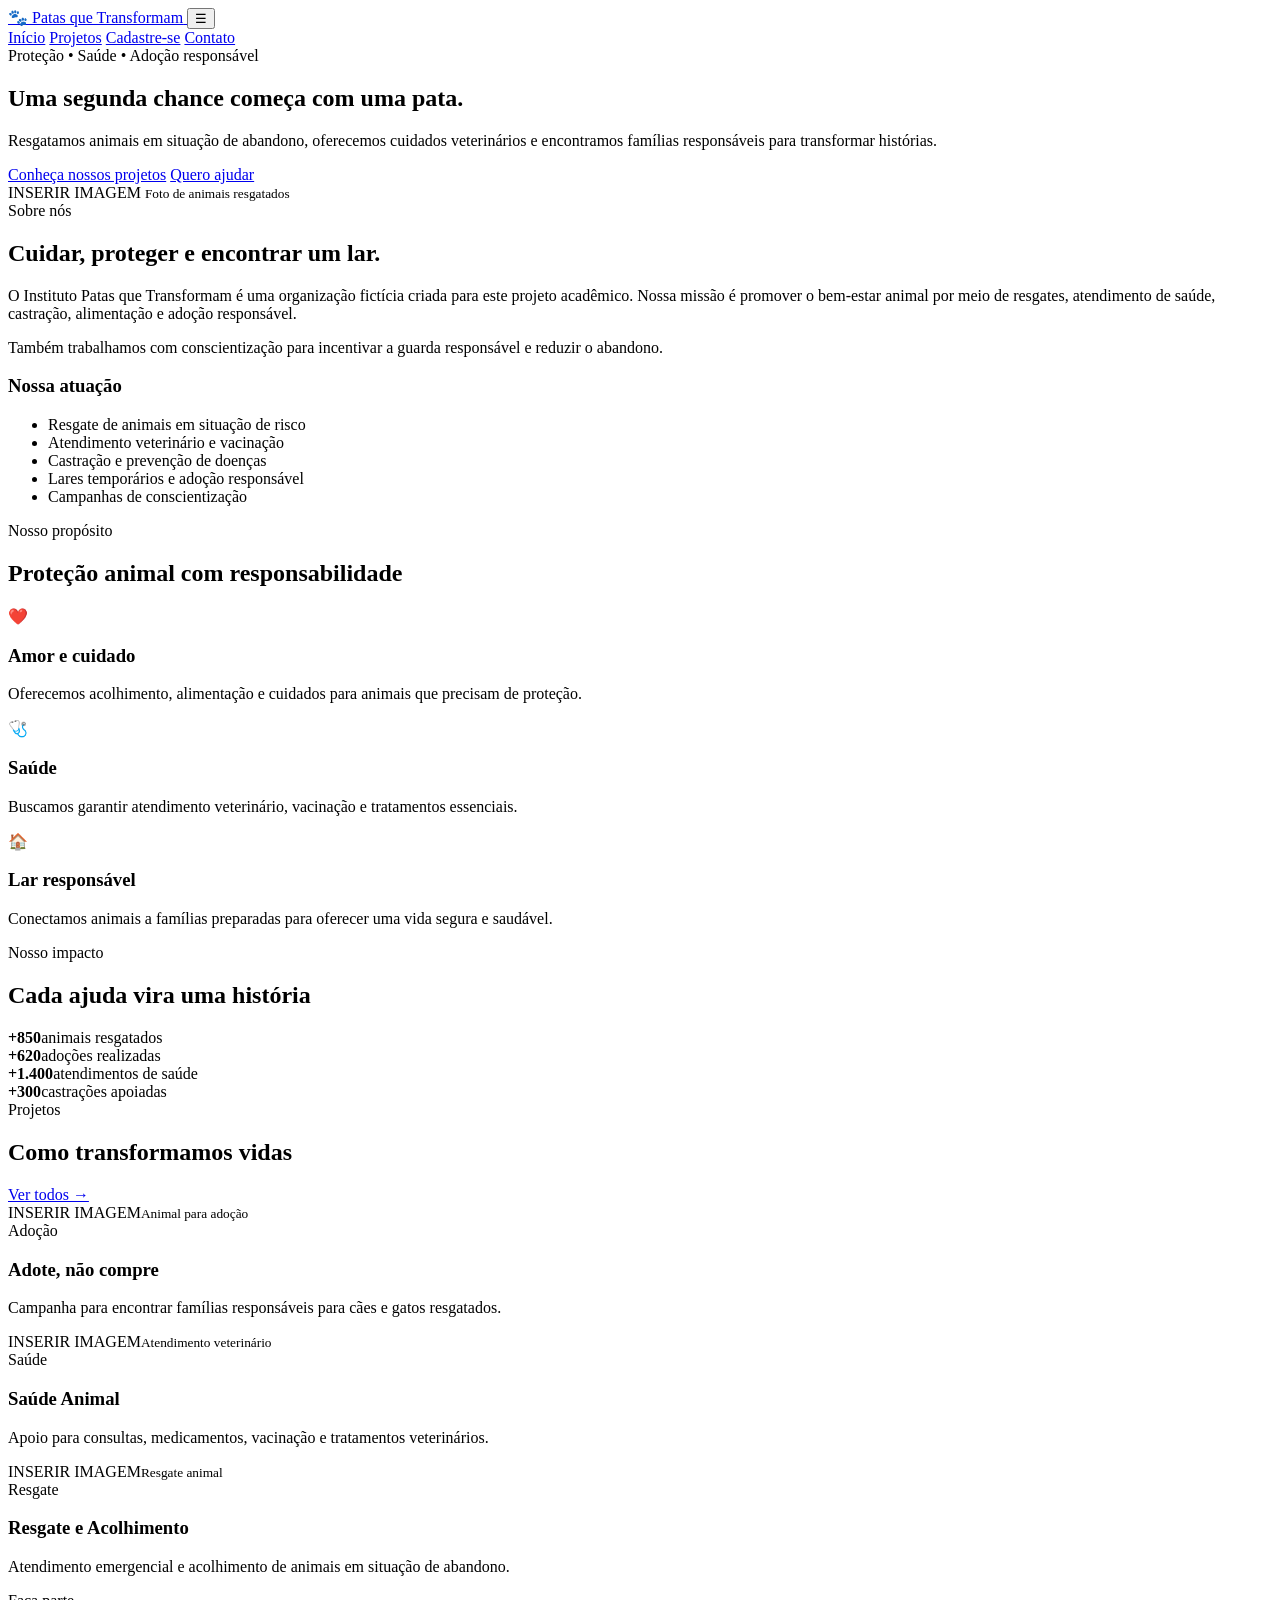
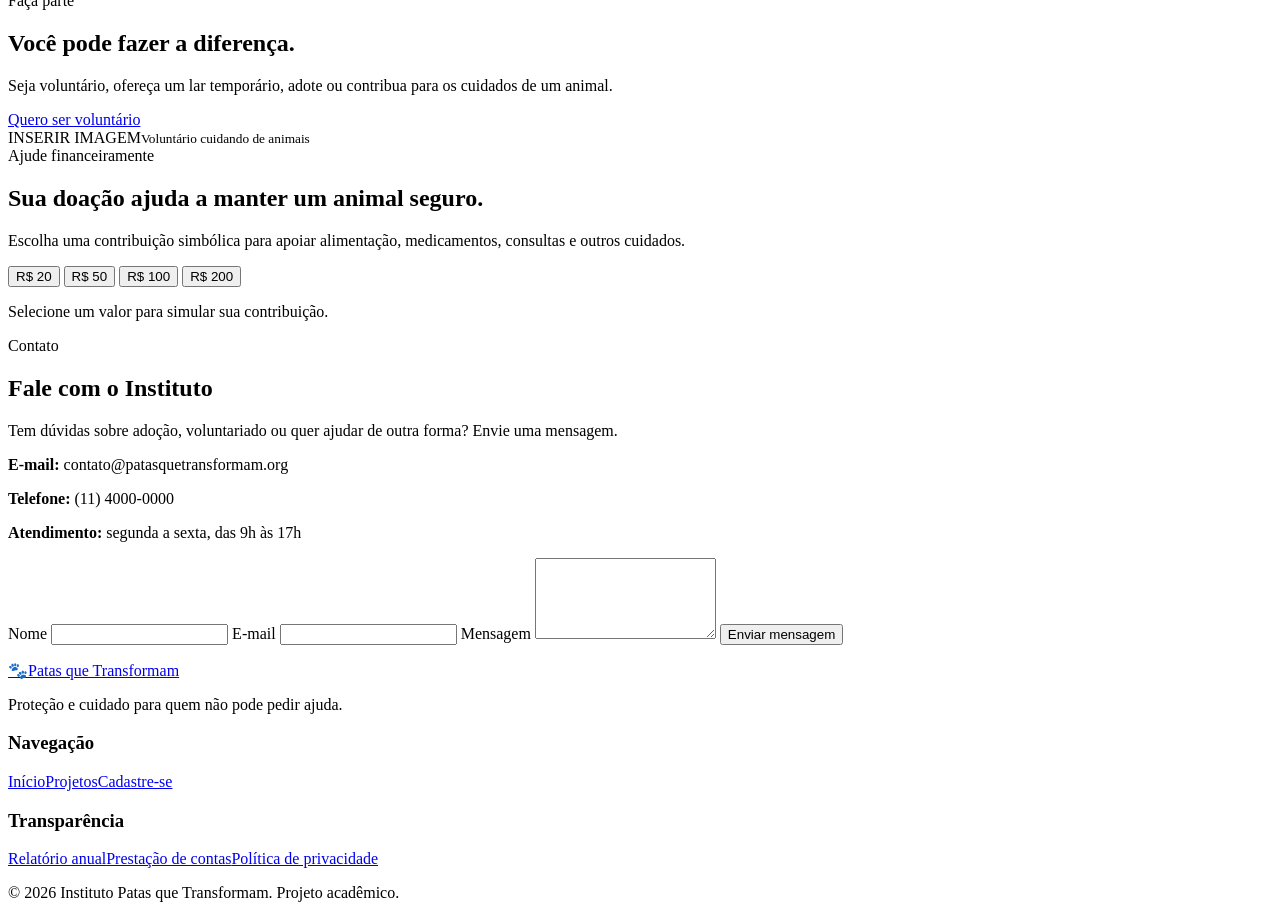
==== index.html @ ef6c6ee6 "Colocando projeto noo GitHub Criando o Repositorio do Projeto com a primeira versão dele," ====
<!DOCTYPE html>
<html lang="pt-BR">
<head>
  <meta charset="UTF-8">
  <meta name="viewport" content="width=device-width, initial-scale=1.0">
  <meta name="description" content="Instituto Patas que Transformam - proteção, saúde, resgate e adoção responsável de animais.">
  <title>Instituto Patas que Transformam | Proteção Animal</title>
  <link rel="stylesheet" href="css/style.css">
</head>
<body>
  <header class="site-header">
    <div class="container nav-wrapper">
      <a class="logo" href="index.html" aria-label="Instituto Patas que Transformam - página inicial">
        <span class="logo-icon">🐾</span>
        <span>Patas que Transformam</span>
      </a>
      <button class="menu-toggle" aria-label="Abrir menu" aria-expanded="false">☰</button>
      <nav class="main-nav" aria-label="Navegação principal">
        <a class="active" href="index.html">Início</a>
        <a href="projetos.html">Projetos</a>
        <a href="cadastro.html">Cadastre-se</a>
        <a href="#contato">Contato</a>
      </nav>
    </div>
  </header>

  <main>
    <section class="hero">
      <div class="container hero-grid">
        <div>
          <span class="eyebrow">Proteção • Saúde • Adoção responsável</span>
          <h1>Uma segunda chance começa com uma <span>pata.</span></h1>
          <p>Resgatamos animais em situação de abandono, oferecemos cuidados veterinários e encontramos famílias responsáveis para transformar histórias.</p>
          <div class="hero-actions">
            <a class="btn btn-primary" href="projetos.html">Conheça nossos projetos</a>
            <a class="btn btn-secondary" href="cadastro.html">Quero ajudar</a>
          </div>
        </div>
        <div class="image-placeholder hero-image" role="img" aria-label="Imagem de um cachorro e um gato resgatados">
          <span>INSERIR IMAGEM</span>
          <small>Foto de animais resgatados</small>
        </div>
      </div>
    </section>

    <section class="section" id="sobre">
      <div class="container two-columns">
        <div>
          <span class="section-label">Sobre nós</span>
          <h2>Cuidar, proteger e encontrar um lar.</h2>
          <p>O Instituto Patas que Transformam é uma organização fictícia criada para este projeto acadêmico. Nossa missão é promover o bem-estar animal por meio de resgates, atendimento de saúde, castração, alimentação e adoção responsável.</p>
          <p>Também trabalhamos com conscientização para incentivar a guarda responsável e reduzir o abandono.</p>
        </div>
        <div class="info-card">
          <h3>Nossa atuação</h3>
          <ul class="check-list">
            <li>Resgate de animais em situação de risco</li>
            <li>Atendimento veterinário e vacinação</li>
            <li>Castração e prevenção de doenças</li>
            <li>Lares temporários e adoção responsável</li>
            <li>Campanhas de conscientização</li>
          </ul>
        </div>
      </div>
    </section>

    <section class="section section-soft" aria-labelledby="valores-title">
      <div class="container">
        <span class="section-label">Nosso propósito</span>
        <h2 id="valores-title">Proteção animal com responsabilidade</h2>
        <div class="cards-grid cards-3">
          <article class="feature-card">
            <span class="card-icon">❤️</span>
            <h3>Amor e cuidado</h3>
            <p>Oferecemos acolhimento, alimentação e cuidados para animais que precisam de proteção.</p>
          </article>
          <article class="feature-card">
            <span class="card-icon">🩺</span>
            <h3>Saúde</h3>
            <p>Buscamos garantir atendimento veterinário, vacinação e tratamentos essenciais.</p>
          </article>
          <article class="feature-card">
            <span class="card-icon">🏠</span>
            <h3>Lar responsável</h3>
            <p>Conectamos animais a famílias preparadas para oferecer uma vida segura e saudável.</p>
          </article>
        </div>
      </div>
    </section>

    <section class="section" aria-labelledby="impacto-title">
      <div class="container">
        <span class="section-label">Nosso impacto</span>
        <h2 id="impacto-title">Cada ajuda vira uma história</h2>
        <div class="stats-grid">
          <div class="stat"><strong>+850</strong><span>animais resgatados</span></div>
          <div class="stat"><strong>+620</strong><span>adoções realizadas</span></div>
          <div class="stat"><strong>+1.400</strong><span>atendimentos de saúde</span></div>
          <div class="stat"><strong>+300</strong><span>castrações apoiadas</span></div>
        </div>
      </div>
    </section>

    <section class="section section-soft" aria-labelledby="projetos-title">
      <div class="container">
        <div class="section-heading">
          <div>
            <span class="section-label">Projetos</span>
            <h2 id="projetos-title">Como transformamos vidas</h2>
          </div>
          <a class="text-link" href="projetos.html">Ver todos →</a>
        </div>
        <div class="cards-grid cards-3">
          <article class="project-card">
            <div class="image-placeholder card-image"><span>INSERIR IMAGEM</span><small>Animal para adoção</small></div>
            <div class="card-content"><span class="tag">Adoção</span><h3>Adote, não compre</h3><p>Campanha para encontrar famílias responsáveis para cães e gatos resgatados.</p></div>
          </article>
          <article class="project-card">
            <div class="image-placeholder card-image"><span>INSERIR IMAGEM</span><small>Atendimento veterinário</small></div>
            <div class="card-content"><span class="tag">Saúde</span><h3>Saúde Animal</h3><p>Apoio para consultas, medicamentos, vacinação e tratamentos veterinários.</p></div>
          </article>
          <article class="project-card">
            <div class="image-placeholder card-image"><span>INSERIR IMAGEM</span><small>Resgate animal</small></div>
            <div class="card-content"><span class="tag">Resgate</span><h3>Resgate e Acolhimento</h3><p>Atendimento emergencial e acolhimento de animais em situação de abandono.</p></div>
          </article>
        </div>
      </div>
    </section>

    <section class="section volunteer-banner">
      <div class="container two-columns">
        <div>
          <span class="section-label">Faça parte</span>
          <h2>Você pode fazer a diferença.</h2>
          <p>Seja voluntário, ofereça um lar temporário, adote ou contribua para os cuidados de um animal.</p>
          <a class="btn btn-primary" href="cadastro.html">Quero ser voluntário</a>
        </div>
        <div class="image-placeholder wide-image"><span>INSERIR IMAGEM</span><small>Voluntário cuidando de animais</small></div>
      </div>
    </section>

    <section class="section donation-section" aria-labelledby="doacao-title">
      <div class="container donation-box">
        <div>
          <span class="section-label">Ajude financeiramente</span>
          <h2 id="doacao-title">Sua doação ajuda a manter um animal seguro.</h2>
          <p>Escolha uma contribuição simbólica para apoiar alimentação, medicamentos, consultas e outros cuidados.</p>
        </div>
        <div class="donation-options" aria-label="Valores de doação">
          <button type="button" data-donation="20">R$ 20</button>
          <button type="button" data-donation="50">R$ 50</button>
          <button type="button" data-donation="100">R$ 100</button>
          <button type="button" data-donation="200">R$ 200</button>
        </div>
        <p class="donation-feedback" aria-live="polite">Selecione um valor para simular sua contribuição.</p>
      </div>
    </section>

    <section class="section" id="contato" aria-labelledby="contato-title">
      <div class="container two-columns">
        <div>
          <span class="section-label">Contato</span>
          <h2 id="contato-title">Fale com o Instituto</h2>
          <p>Tem dúvidas sobre adoção, voluntariado ou quer ajudar de outra forma? Envie uma mensagem.</p>
          <div class="contact-details">
            <p><strong>E-mail:</strong> contato@patasquetransformam.org</p>
            <p><strong>Telefone:</strong> (11) 4000-0000</p>
            <p><strong>Atendimento:</strong> segunda a sexta, das 9h às 17h</p>
          </div>
        </div>
        <form class="contact-form" id="contactForm">
          <label for="contact-name">Nome</label>
          <input id="contact-name" name="name" type="text" required>
          <label for="contact-email">E-mail</label>
          <input id="contact-email" name="email" type="email" required>
          <label for="contact-message">Mensagem</label>
          <textarea id="contact-message" name="message" rows="5" required></textarea>
          <button class="btn btn-primary" type="submit">Enviar mensagem</button>
          <p class="form-feedback" id="contactFeedback" aria-live="polite"></p>
        </form>
      </div>
    </section>
  </main>

  <footer class="site-footer">
    <div class="container footer-grid">
      <div><a class="logo footer-logo" href="index.html"><span class="logo-icon">🐾</span><span>Patas que Transformam</span></a><p>Proteção e cuidado para quem não pode pedir ajuda.</p></div>
      <div><h3>Navegação</h3><a href="index.html">Início</a><a href="projetos.html">Projetos</a><a href="cadastro.html">Cadastre-se</a></div>
      <div><h3>Transparência</h3><a href="#">Relatório anual</a><a href="#">Prestação de contas</a><a href="#">Política de privacidade</a></div>
    </div>
    <div class="container footer-bottom"><p>© 2026 Instituto Patas que Transformam. Projeto acadêmico.</p></div>
  </footer>
  <script src="js/script.js"></script>
</body>
</html>
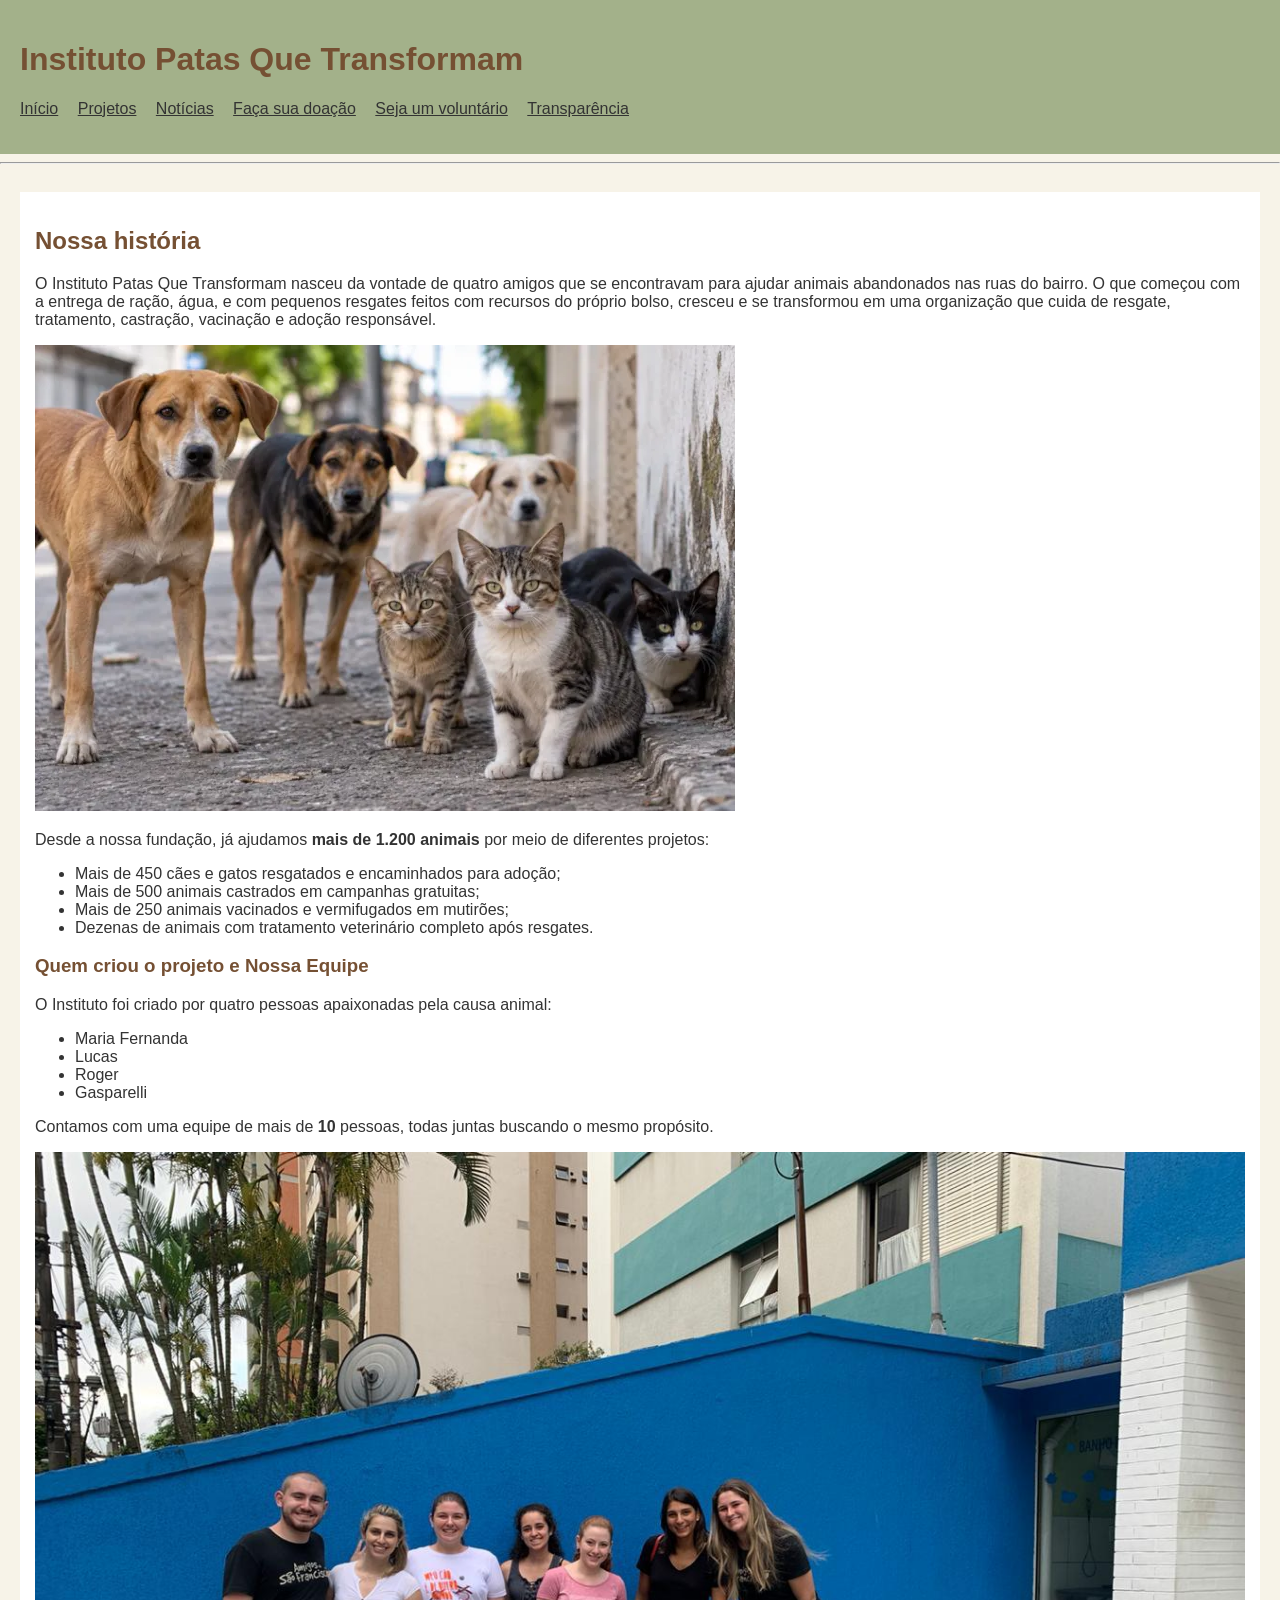
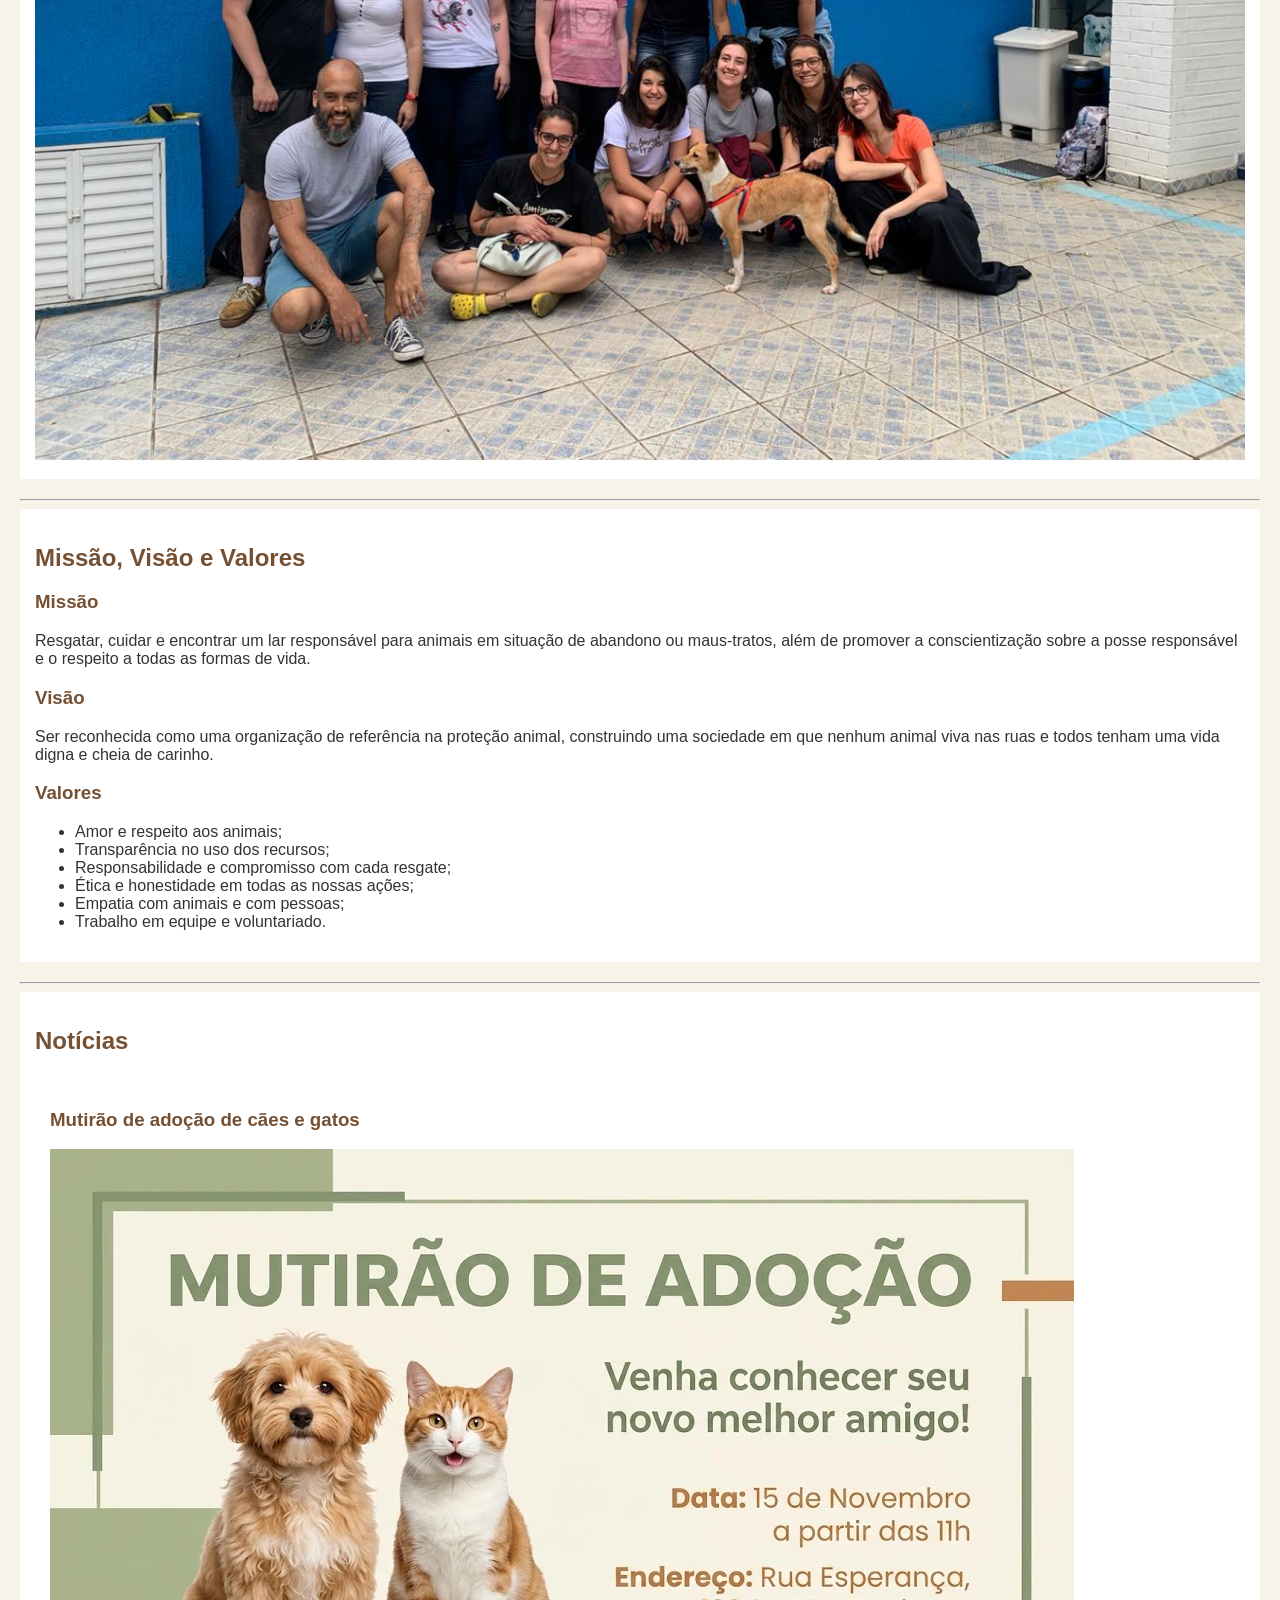
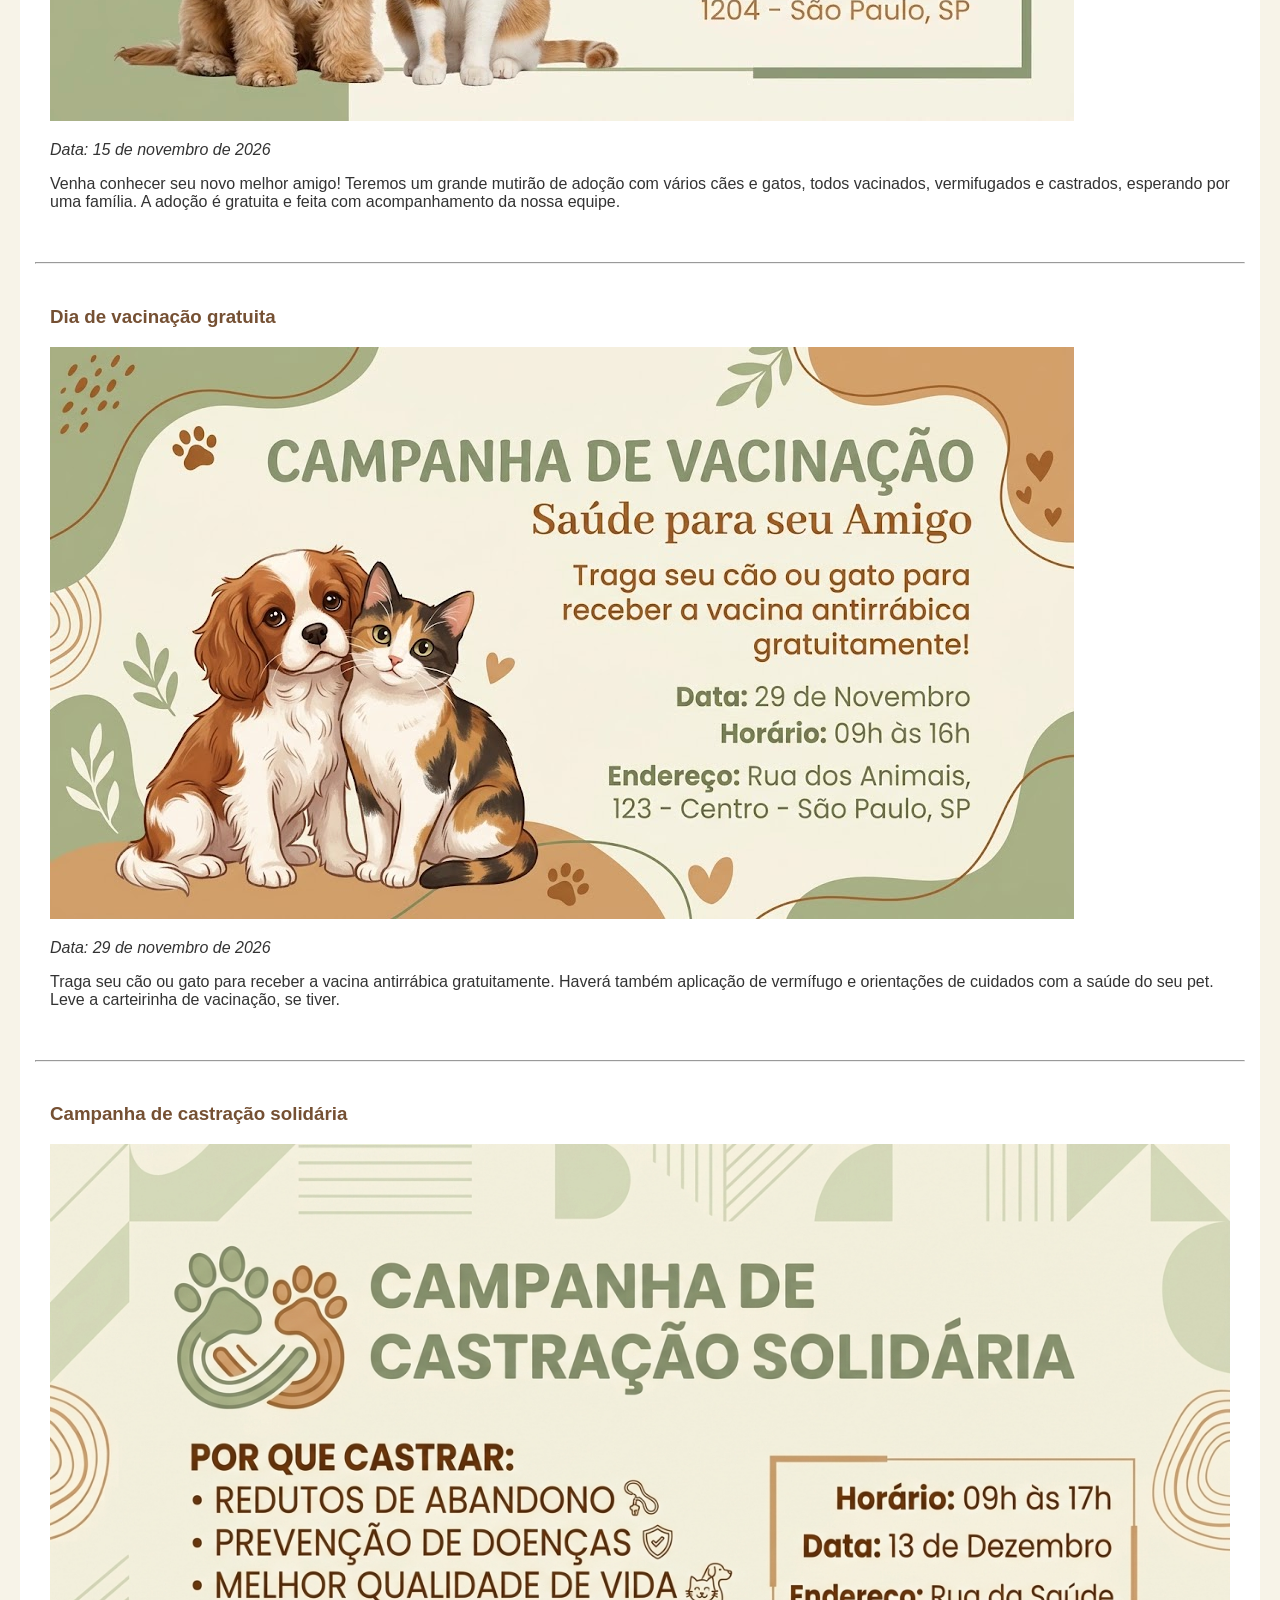
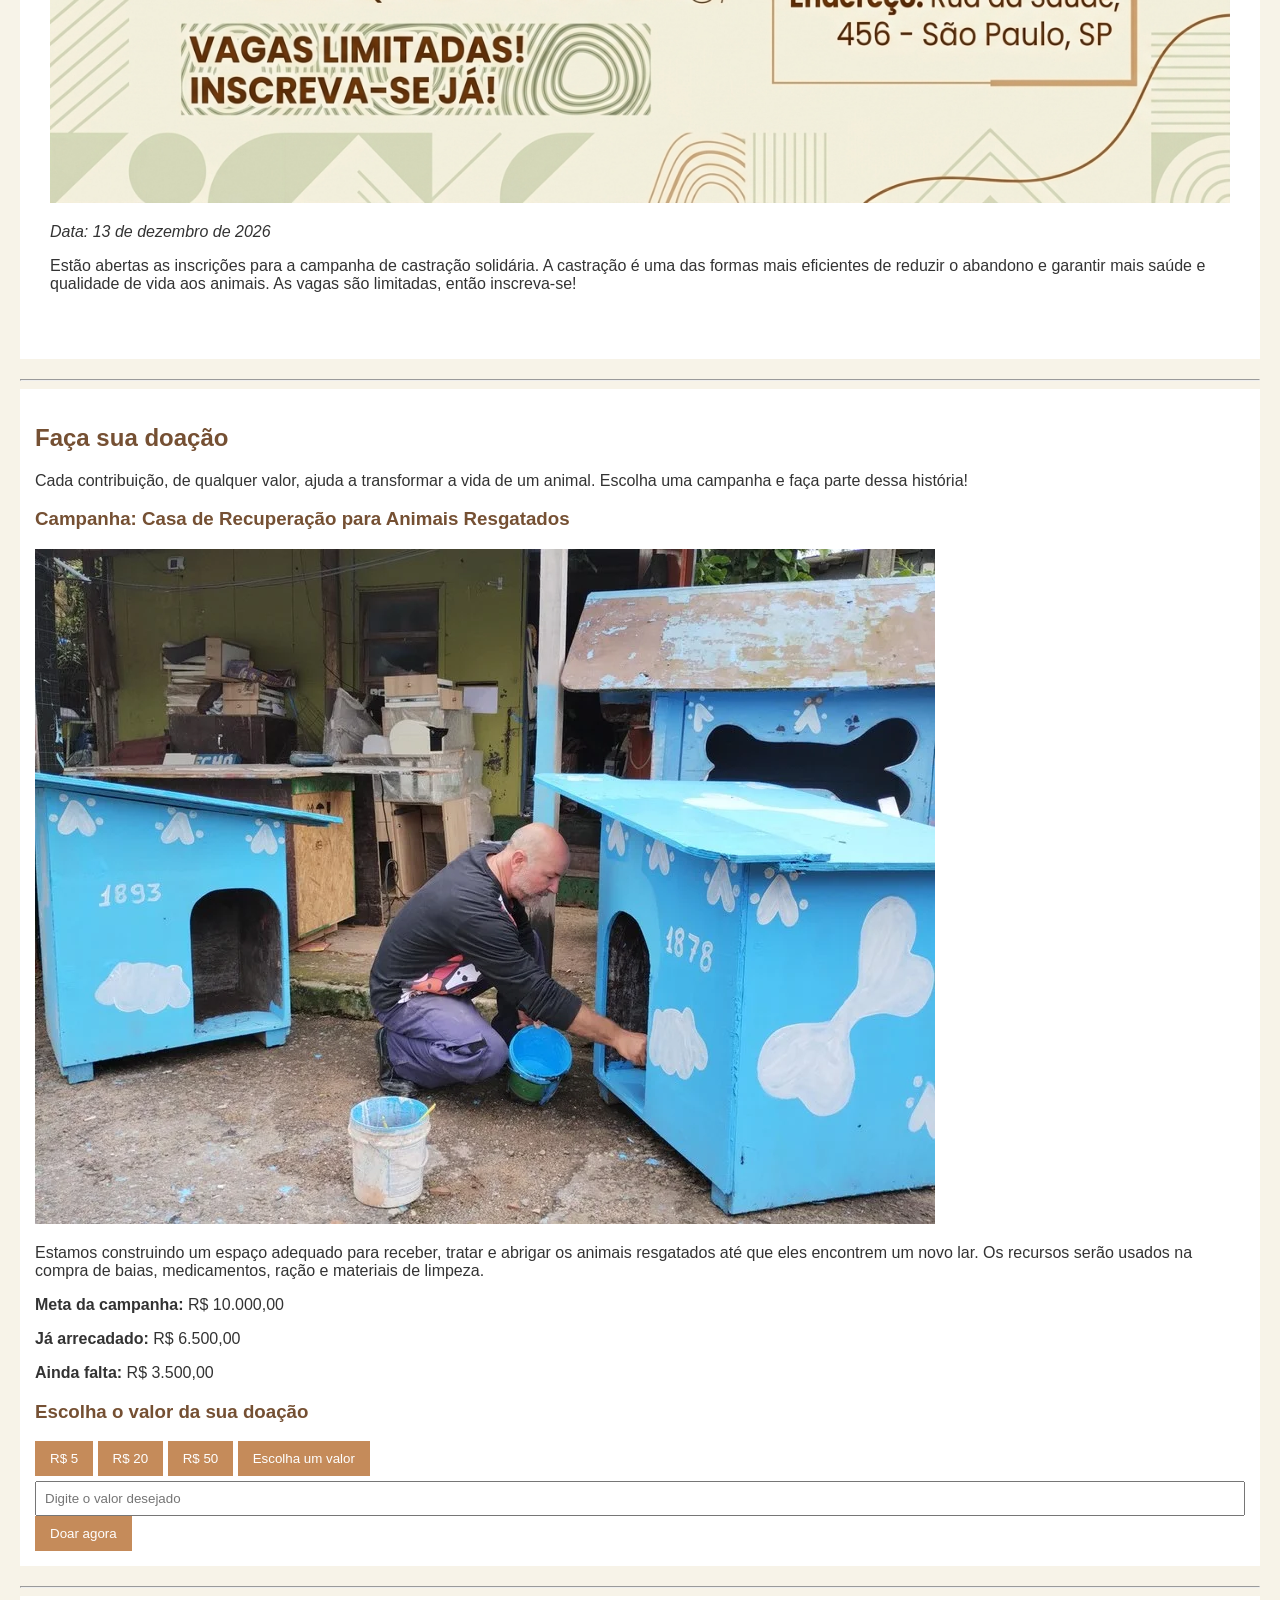
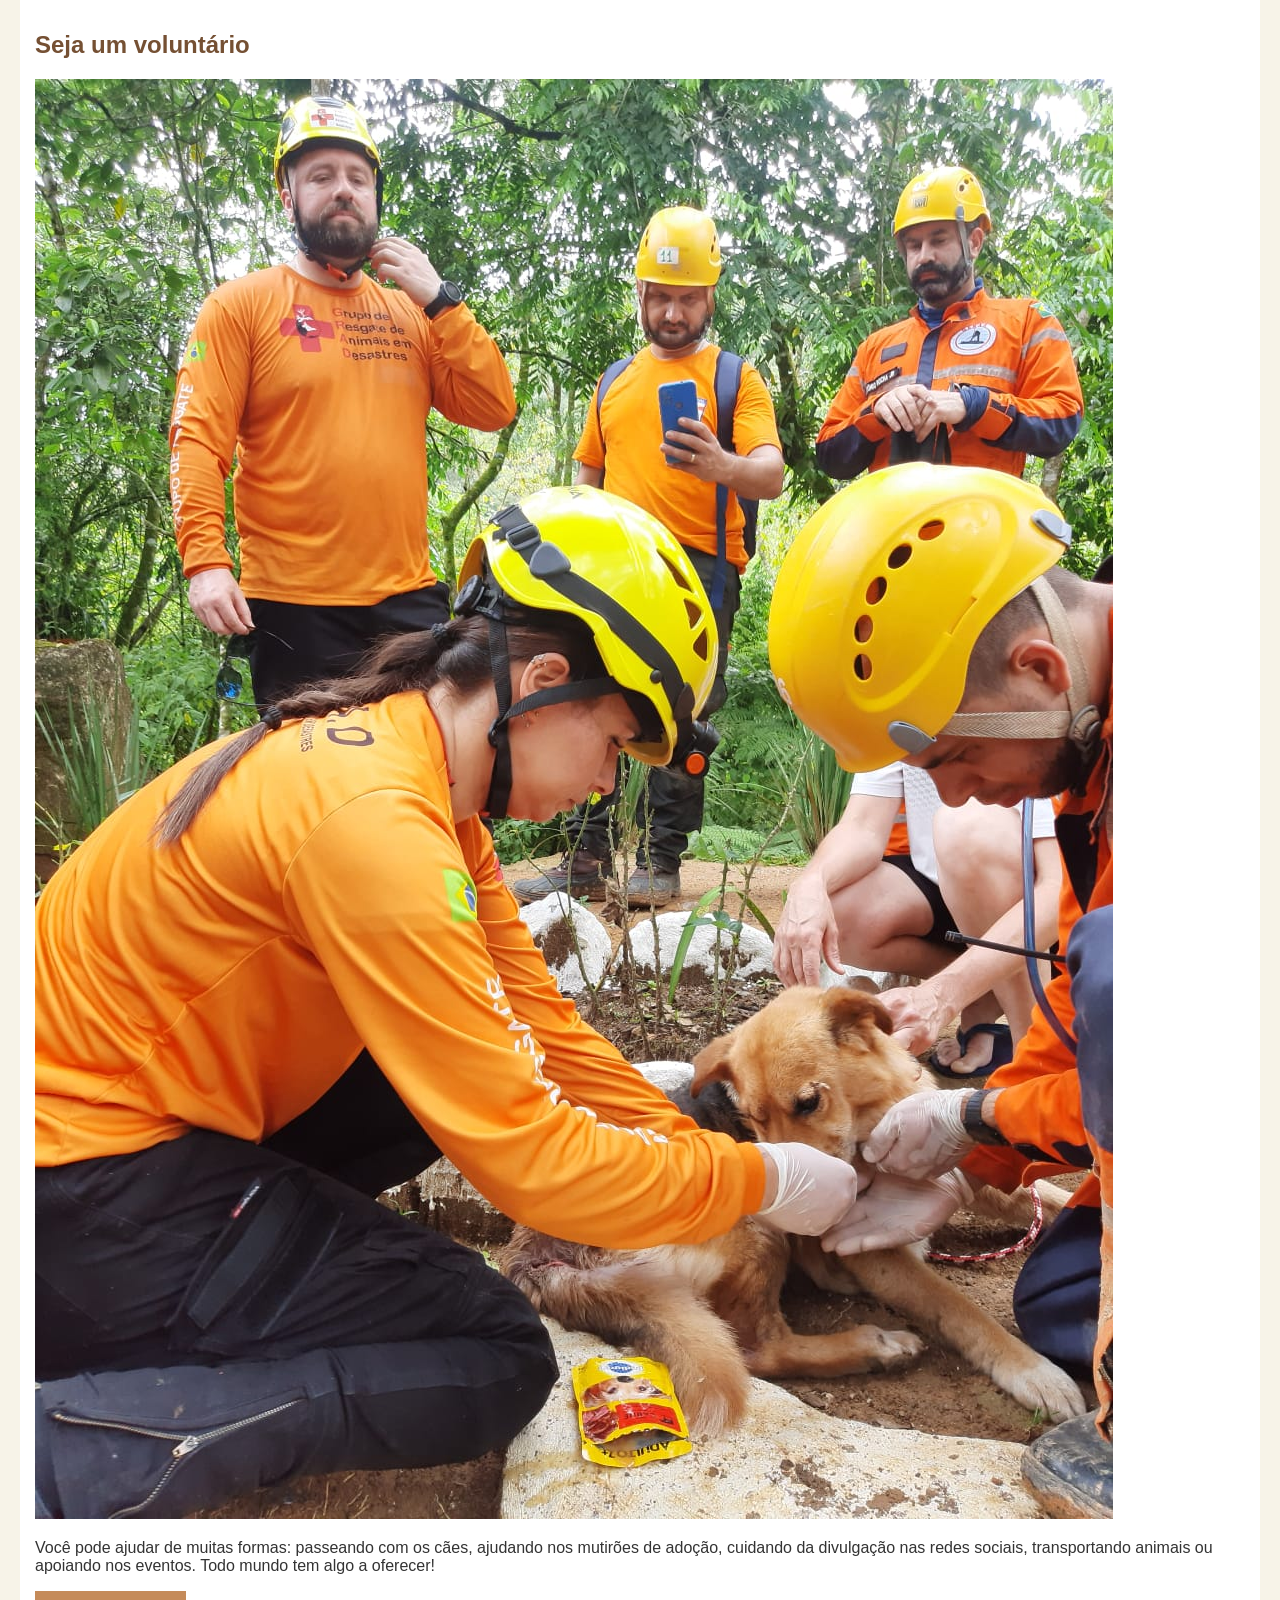
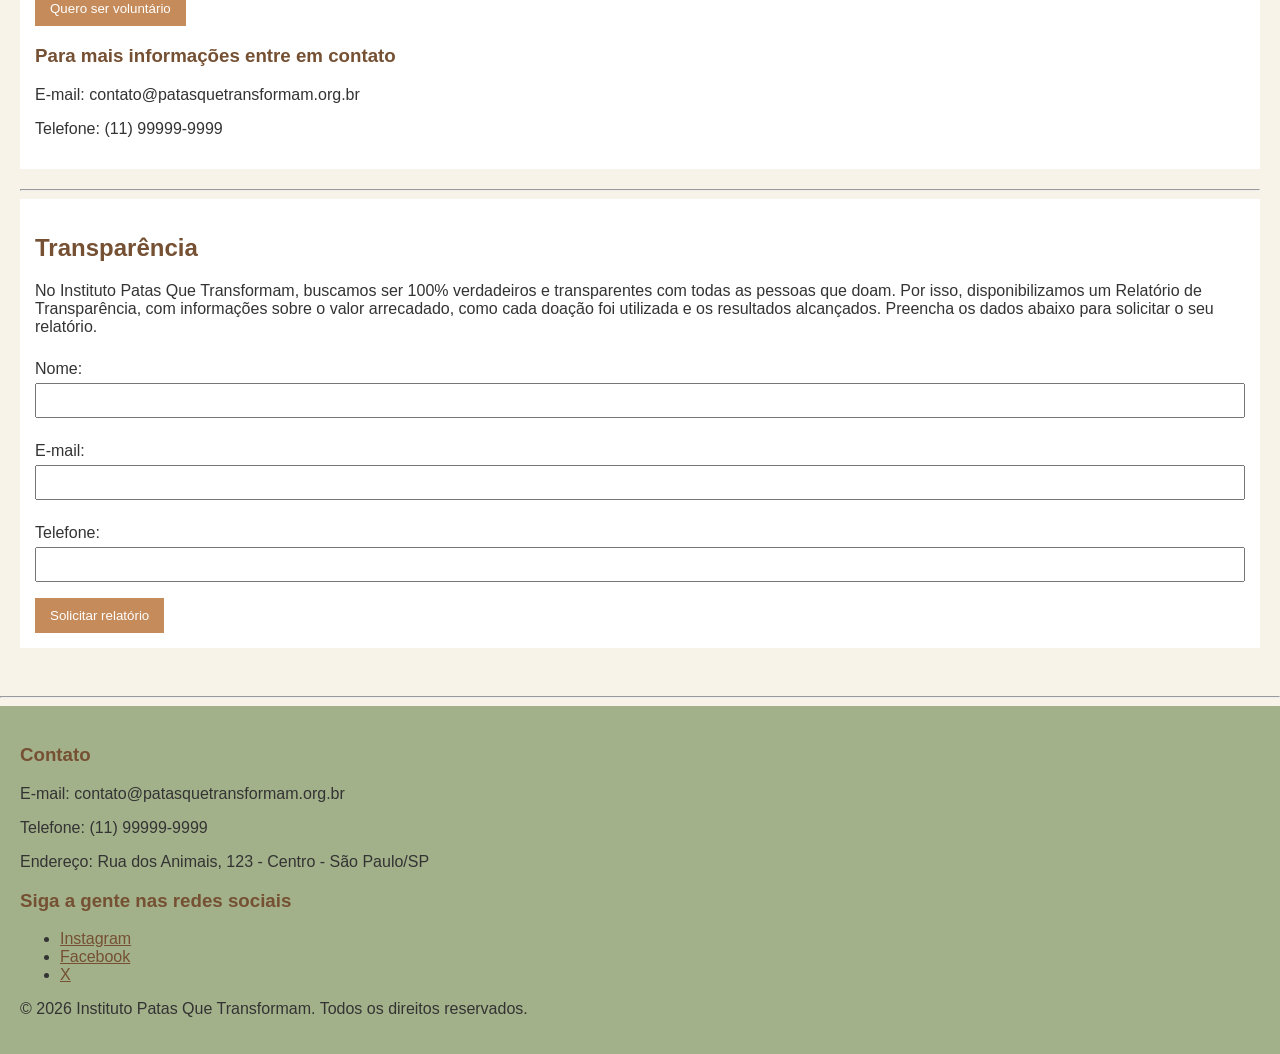
==== commit e735a97f: "Add donation page, assets and refactor styles Add new donar page (doar.html) with donation flow and " ====
--- a/index.html
+++ b/index.html
@@ -1,195 +1,262 @@
 <!DOCTYPE html>
 <html lang="pt-BR">
+
 <head>
-  <meta charset="UTF-8">
-  <meta name="viewport" content="width=device-width, initial-scale=1.0">
-  <meta name="description" content="Instituto Patas que Transformam - proteção, saúde, resgate e adoção responsável de animais.">
-  <title>Instituto Patas que Transformam | Proteção Animal</title>
-  <link rel="stylesheet" href="css/style.css">
+    <meta charset="UTF-8">
+    <meta name="viewport" content="width=device-width, initial-scale=1.0">
+    <title>Instituto Patas Que Transformam</title>
+    <link rel="stylesheet" href="css/style.css">
 </head>
+
 <body>
-  <header class="site-header">
-    <div class="container nav-wrapper">
-      <a class="logo" href="index.html" aria-label="Instituto Patas que Transformam - página inicial">
-        <span class="logo-icon">🐾</span>
-        <span>Patas que Transformam</span>
-      </a>
-      <button class="menu-toggle" aria-label="Abrir menu" aria-expanded="false">☰</button>
-      <nav class="main-nav" aria-label="Navegação principal">
-        <a class="active" href="index.html">Início</a>
-        <a href="projetos.html">Projetos</a>
-        <a href="cadastro.html">Cadastre-se</a>
-        <a href="#contato">Contato</a>
-      </nav>
-    </div>
-  </header>
-
-  <main>
-    <section class="hero">
-      <div class="container hero-grid">
-        <div>
-          <span class="eyebrow">Proteção • Saúde • Adoção responsável</span>
-          <h1>Uma segunda chance começa com uma <span>pata.</span></h1>
-          <p>Resgatamos animais em situação de abandono, oferecemos cuidados veterinários e encontramos famílias responsáveis para transformar histórias.</p>
-          <div class="hero-actions">
-            <a class="btn btn-primary" href="projetos.html">Conheça nossos projetos</a>
-            <a class="btn btn-secondary" href="cadastro.html">Quero ajudar</a>
-          </div>
-        </div>
-        <div class="image-placeholder hero-image" role="img" aria-label="Imagem de um cachorro e um gato resgatados">
-          <span>INSERIR IMAGEM</span>
-          <small>Foto de animais resgatados</small>
-        </div>
-      </div>
-    </section>
-
-    <section class="section" id="sobre">
-      <div class="container two-columns">
-        <div>
-          <span class="section-label">Sobre nós</span>
-          <h2>Cuidar, proteger e encontrar um lar.</h2>
-          <p>O Instituto Patas que Transformam é uma organização fictícia criada para este projeto acadêmico. Nossa missão é promover o bem-estar animal por meio de resgates, atendimento de saúde, castração, alimentação e adoção responsável.</p>
-          <p>Também trabalhamos com conscientização para incentivar a guarda responsável e reduzir o abandono.</p>
-        </div>
-        <div class="info-card">
-          <h3>Nossa atuação</h3>
-          <ul class="check-list">
-            <li>Resgate de animais em situação de risco</li>
-            <li>Atendimento veterinário e vacinação</li>
-            <li>Castração e prevenção de doenças</li>
-            <li>Lares temporários e adoção responsável</li>
-            <li>Campanhas de conscientização</li>
-          </ul>
-        </div>
-      </div>
-    </section>
-
-    <section class="section section-soft" aria-labelledby="valores-title">
-      <div class="container">
-        <span class="section-label">Nosso propósito</span>
-        <h2 id="valores-title">Proteção animal com responsabilidade</h2>
-        <div class="cards-grid cards-3">
-          <article class="feature-card">
-            <span class="card-icon">❤️</span>
-            <h3>Amor e cuidado</h3>
-            <p>Oferecemos acolhimento, alimentação e cuidados para animais que precisam de proteção.</p>
-          </article>
-          <article class="feature-card">
-            <span class="card-icon">🩺</span>
-            <h3>Saúde</h3>
-            <p>Buscamos garantir atendimento veterinário, vacinação e tratamentos essenciais.</p>
-          </article>
-          <article class="feature-card">
-            <span class="card-icon">🏠</span>
-            <h3>Lar responsável</h3>
-            <p>Conectamos animais a famílias preparadas para oferecer uma vida segura e saudável.</p>
-          </article>
-        </div>
-      </div>
-    </section>
-
-    <section class="section" aria-labelledby="impacto-title">
-      <div class="container">
-        <span class="section-label">Nosso impacto</span>
-        <h2 id="impacto-title">Cada ajuda vira uma história</h2>
-        <div class="stats-grid">
-          <div class="stat"><strong>+850</strong><span>animais resgatados</span></div>
-          <div class="stat"><strong>+620</strong><span>adoções realizadas</span></div>
-          <div class="stat"><strong>+1.400</strong><span>atendimentos de saúde</span></div>
-          <div class="stat"><strong>+300</strong><span>castrações apoiadas</span></div>
-        </div>
-      </div>
-    </section>
-
-    <section class="section section-soft" aria-labelledby="projetos-title">
-      <div class="container">
-        <div class="section-heading">
-          <div>
-            <span class="section-label">Projetos</span>
-            <h2 id="projetos-title">Como transformamos vidas</h2>
-          </div>
-          <a class="text-link" href="projetos.html">Ver todos →</a>
-        </div>
-        <div class="cards-grid cards-3">
-          <article class="project-card">
-            <div class="image-placeholder card-image"><span>INSERIR IMAGEM</span><small>Animal para adoção</small></div>
-            <div class="card-content"><span class="tag">Adoção</span><h3>Adote, não compre</h3><p>Campanha para encontrar famílias responsáveis para cães e gatos resgatados.</p></div>
-          </article>
-          <article class="project-card">
-            <div class="image-placeholder card-image"><span>INSERIR IMAGEM</span><small>Atendimento veterinário</small></div>
-            <div class="card-content"><span class="tag">Saúde</span><h3>Saúde Animal</h3><p>Apoio para consultas, medicamentos, vacinação e tratamentos veterinários.</p></div>
-          </article>
-          <article class="project-card">
-            <div class="image-placeholder card-image"><span>INSERIR IMAGEM</span><small>Resgate animal</small></div>
-            <div class="card-content"><span class="tag">Resgate</span><h3>Resgate e Acolhimento</h3><p>Atendimento emergencial e acolhimento de animais em situação de abandono.</p></div>
-          </article>
-        </div>
-      </div>
-    </section>
-
-    <section class="section volunteer-banner">
-      <div class="container two-columns">
-        <div>
-          <span class="section-label">Faça parte</span>
-          <h2>Você pode fazer a diferença.</h2>
-          <p>Seja voluntário, ofereça um lar temporário, adote ou contribua para os cuidados de um animal.</p>
-          <a class="btn btn-primary" href="cadastro.html">Quero ser voluntário</a>
-        </div>
-        <div class="image-placeholder wide-image"><span>INSERIR IMAGEM</span><small>Voluntário cuidando de animais</small></div>
-      </div>
-    </section>
-
-    <section class="section donation-section" aria-labelledby="doacao-title">
-      <div class="container donation-box">
-        <div>
-          <span class="section-label">Ajude financeiramente</span>
-          <h2 id="doacao-title">Sua doação ajuda a manter um animal seguro.</h2>
-          <p>Escolha uma contribuição simbólica para apoiar alimentação, medicamentos, consultas e outros cuidados.</p>
-        </div>
-        <div class="donation-options" aria-label="Valores de doação">
-          <button type="button" data-donation="20">R$ 20</button>
-          <button type="button" data-donation="50">R$ 50</button>
-          <button type="button" data-donation="100">R$ 100</button>
-          <button type="button" data-donation="200">R$ 200</button>
-        </div>
-        <p class="donation-feedback" aria-live="polite">Selecione um valor para simular sua contribuição.</p>
-      </div>
-    </section>
-
-    <section class="section" id="contato" aria-labelledby="contato-title">
-      <div class="container two-columns">
-        <div>
-          <span class="section-label">Contato</span>
-          <h2 id="contato-title">Fale com o Instituto</h2>
-          <p>Tem dúvidas sobre adoção, voluntariado ou quer ajudar de outra forma? Envie uma mensagem.</p>
-          <div class="contact-details">
-            <p><strong>E-mail:</strong> contato@patasquetransformam.org</p>
-            <p><strong>Telefone:</strong> (11) 4000-0000</p>
-            <p><strong>Atendimento:</strong> segunda a sexta, das 9h às 17h</p>
-          </div>
-        </div>
-        <form class="contact-form" id="contactForm">
-          <label for="contact-name">Nome</label>
-          <input id="contact-name" name="name" type="text" required>
-          <label for="contact-email">E-mail</label>
-          <input id="contact-email" name="email" type="email" required>
-          <label for="contact-message">Mensagem</label>
-          <textarea id="contact-message" name="message" rows="5" required></textarea>
-          <button class="btn btn-primary" type="submit">Enviar mensagem</button>
-          <p class="form-feedback" id="contactFeedback" aria-live="polite"></p>
-        </form>
-      </div>
-    </section>
-  </main>
-
-  <footer class="site-footer">
-    <div class="container footer-grid">
-      <div><a class="logo footer-logo" href="index.html"><span class="logo-icon">🐾</span><span>Patas que Transformam</span></a><p>Proteção e cuidado para quem não pode pedir ajuda.</p></div>
-      <div><h3>Navegação</h3><a href="index.html">Início</a><a href="projetos.html">Projetos</a><a href="cadastro.html">Cadastre-se</a></div>
-      <div><h3>Transparência</h3><a href="#">Relatório anual</a><a href="#">Prestação de contas</a><a href="#">Política de privacidade</a></div>
-    </div>
-    <div class="container footer-bottom"><p>© 2026 Instituto Patas que Transformam. Projeto acadêmico.</p></div>
-  </footer>
-  <script src="js/script.js"></script>
+
+    <header>
+        <h1>Instituto Patas Que Transformam</h1>
+
+        <nav>
+            <ul>
+                <li><a href="index.html">Início</a></li>
+                <li><a href="projetos.html">Projetos</a></li>
+                <li><a href="#noticias">Notícias</a></li>
+                <li><a href="#doacao">Faça sua doação</a></li>
+                <li><a href="cadastro.html">Seja um voluntário</a></li>
+                <li><a href="#transparencia">Transparência</a></li>
+            </ul>
+        </nav>
+    </header>
+
+    <hr>
+
+    <main>
+        <section id="historia">
+            <h2>Nossa história</h2>
+
+            <p>
+                O Instituto Patas Que Transformam nasceu da vontade de quatro amigos que se
+                encontravam para ajudar animais abandonados nas ruas do bairro.
+                O que começou com a entrega de ração, água, e com pequenos resgates feitos
+                com recursos do próprio bolso, cresceu e se transformou em uma organização
+                que cuida de resgate, tratamento, castração, vacinação e adoção responsável.
+            </p>
+            <img src="img/animais resgatados.webp" alt="imagem de animais resgatados">
+
+            <p>
+                Desde a nossa fundação, já ajudamos <strong>mais de 1.200 animais</strong>
+                por meio de diferentes projetos:
+            </p>
+
+            <ul>
+                <li>Mais de 450 cães e gatos resgatados e encaminhados para adoção;</li>
+                <li>Mais de 500 animais castrados em campanhas gratuitas;</li>
+                <li>Mais de 250 animais vacinados e vermifugados em mutirões;</li>
+                <li>Dezenas de animais com tratamento veterinário completo após resgates.</li>
+            </ul>
+
+            <h3>Quem criou o projeto e Nossa Equipe</h3>
+            <p>O Instituto foi criado por quatro pessoas apaixonadas pela causa animal:</p>
+            <ul>
+                <li>Maria Fernanda</li>
+                <li>Lucas</li>
+                <li>Roger</li>
+                <li>Gasparelli</li>
+            </ul>
+            <p>Contamos com uma equipe de mais de <strong>10</strong> pessoas, todas juntas buscando o mesmo propósito. </p>
+            <img src="img/equipe.jpg" alt="imagem da equipe">
+        </section>
+
+        <hr>
+
+        <section id="missao-visao-valores">
+            <h2>Missão, Visão e Valores</h2>
+
+            <h3>Missão</h3>
+            <p>
+                Resgatar, cuidar e encontrar um lar responsável para animais em situação de
+                abandono ou maus-tratos, além de promover a conscientização sobre a posse
+                responsável e o respeito a todas as formas de vida.
+            </p>
+
+            <h3>Visão</h3>
+            <p>
+                Ser reconhecida como uma organização de referência na proteção animal,
+                construindo uma sociedade em que nenhum animal viva nas ruas e todos
+                tenham uma vida digna e cheia de carinho.
+            </p>
+
+            <h3>Valores</h3>
+            <ul>
+                <li>Amor e respeito aos animais;</li>
+                <li>Transparência no uso dos recursos;</li>
+                <li>Responsabilidade e compromisso com cada resgate;</li>
+                <li>Ética e honestidade em todas as nossas ações;</li>
+                <li>Empatia com animais e com pessoas;</li>
+                <li>Trabalho em equipe e voluntariado.</li>
+            </ul>
+        </section>
+
+        <hr>
+
+        <section id="noticias">
+            <h2>Notícias</h2>
+
+            <article>
+                <h3>Mutirão de adoção de cães e gatos</h3>
+
+                <img src="img/noticia-evento-de-adoção.webp" alt="Mutirão de adoção de cães e gatos">
+
+                <p><em>Data: 15 de novembro de 2026</em></p>
+                <p>
+                    Venha conhecer seu novo melhor amigo! Teremos um grande mutirão de adoção
+                    com vários cães e gatos, todos vacinados, vermifugados e castrados,
+                    esperando por uma família. A adoção é gratuita e feita com
+                    acompanhamento da nossa equipe.
+                </p>
+            </article>
+
+            <hr>
+
+            <article>
+                <h3>Dia de vacinação gratuita</h3>
+
+                <img src="img/noticia-evento de vacinacao.jpg" alt="Veterinária vacinando um cachorro">
+
+                <p><em>Data: 29 de novembro de 2026</em></p>
+                <p>
+                    Traga seu cão ou gato para receber a vacina antirrábica gratuitamente.
+                    Haverá também aplicação de vermífugo e orientações de cuidados
+                    com a saúde do seu pet. Leve a carteirinha de vacinação, se tiver.
+                </p>
+            </article>
+
+            <hr>
+
+            <article>
+                <h3>Campanha de castração solidária</h3>
+
+                <img src="img/noticia-evento de castração.jpeg" alt="Animal sendo atendido em campanha de castração">
+
+                <p><em>Data: 13 de dezembro de 2026</em></p>
+                <p>
+                    Estão abertas as inscrições para a campanha de castração solidária.
+                    A castração é uma das formas mais eficientes de reduzir o abandono e
+                    garantir mais saúde e qualidade de vida aos animais. As vagas são
+                    limitadas, então inscreva-se!
+                </p>
+            </article>
+        </section>
+
+        <hr>
+
+        <section id="doacao">
+            <h2>Faça sua doação</h2>
+
+            <p>
+                Cada contribuição, de qualquer valor, ajuda a transformar a vida de um
+                animal. Escolha uma campanha e faça parte dessa história!
+            </p>
+
+            <h3>Campanha: Casa de Recuperação para Animais Resgatados</h3>
+
+            <img src="img/campanha de doacao.webp" alt="Animais resgatados em recuperação">
+
+            <p>
+                Estamos construindo um espaço adequado para receber, tratar e abrigar os
+                animais resgatados até que eles encontrem um novo lar. Os recursos serão
+                usados na compra de baias, medicamentos, ração e materiais de limpeza.
+            </p>
+
+            <p><strong>Meta da campanha:</strong> R$ 10.000,00</p>
+            <p><strong>Já arrecadado:</strong> R$ 6.500,00</p>
+            <p><strong>Ainda falta:</strong> R$ 3.500,00</p>
+
+            <h3>Escolha o valor da sua doação</h3>
+
+            <form>
+                <button type="button">R$ 5</button>
+                <button type="button">R$ 20</button>
+                <button type="button">R$ 50</button>
+                <button type="button">Escolha um valor</button>
+                <input type="text" name="outro-valor" placeholder="Digite o valor desejado">
+
+                <button type="submit">Doar agora</button>
+            </form>
+        </section>
+
+        <hr>
+
+        <section id="voluntario">
+            <h2>Seja um voluntário</h2>
+
+            <img src="img/voluntarios ajudando.jpg" alt="Voluntários cuidando de animais">
+
+            <p>
+                Você pode ajudar de muitas formas: passeando com os cães, ajudando nos
+                mutirões de adoção, cuidando da divulgação nas redes sociais, transportando
+                animais ou apoiando nos eventos. Todo mundo tem algo a oferecer!
+            </p>
+
+            <p>
+                <a href="cadastro.html"><button type="button">Quero ser voluntário</button></a>
+            </p>
+
+            <h3>Para mais informações entre em contato</h3>
+            <p>E-mail: contato@patasquetransformam.org.br</p>
+            <p>Telefone: (11) 99999-9999</p>
+        </section>
+
+        <hr>
+
+        <section id="transparencia">
+            <h2>Transparência</h2>
+
+            <p>
+                No Instituto Patas Que Transformam, buscamos ser 100% verdadeiros e
+                transparentes com todas as pessoas que doam. Por isso, disponibilizamos
+                um Relatório de Transparência, com informações sobre o valor arrecadado,
+                como cada doação foi utilizada e os resultados alcançados. Preencha os
+                dados abaixo para solicitar o seu relatório.
+            </p>
+
+            <form>
+                <p>
+                    <label for="nome">Nome:</label><br>
+                    <input type="text" id="nome" name="nome">
+                </p>
+
+                <p>
+                    <label for="email">E-mail:</label><br>
+                    <input type="text" id="email" name="email">
+                </p>
+
+                <p>
+                    <label for="telefone">Telefone:</label><br>
+                    <input type="text" id="telefone" name="telefone">
+                </p>
+
+                <button type="submit">Solicitar relatório</button>
+            </form>
+        </section>
+
+    </main>
+
+    <hr>
+
+    <footer>
+        <h3>Contato</h3>
+        <p>E-mail: contato@patasquetransformam.org.br</p>
+        <p>Telefone: (11) 99999-9999</p>
+        <p>Endereço: Rua dos Animais, 123 - Centro - São Paulo/SP</p>
+
+        <h3>Siga a gente nas redes sociais</h3>
+        <ul>
+            <li><a href="https://www.instagram.com/">Instagram</a></li>
+            <li><a href="https://www.facebook.com/">Facebook</a></li>
+            <li><a href="https://x.com/">X</a></li>
+        </ul>
+
+        <p>&copy; 2026 Instituto Patas Que Transformam. Todos os direitos reservados.</p>
+    </footer>
+
 </body>
-</html>
+
+</html>
--- a/css/style.css
+++ b/css/style.css
@@ -0,0 +1,90 @@
+body {
+    font-family: Arial, sans-serif;
+    background-color: #F7F3E8;
+    color: #333;
+    margin: 0;
+}
+
+header {
+    background-color: #A3B18A;
+    color: #333;
+    padding: 20px;
+}
+
+nav ul {
+    padding: 0;
+}
+
+nav li {
+    display: inline;
+    margin-right: 15px;
+}
+
+a {
+    color: #755033;
+}
+
+header a {
+    color: #333;
+}
+
+main {
+    padding: 20px;
+}
+
+section, article {
+    background-color: white;
+    padding: 15px;
+    margin-bottom: 20px;
+}
+
+h1, h2, h3 {
+    color: #755033;
+}
+
+img {
+    max-width: 100%;
+    height: auto;
+}
+
+input, select, textarea {
+    padding: 8px;
+    margin-top: 5px;
+    max-width: 100%;
+    box-sizing: border-box;
+}
+
+label {
+    display: inline-block;
+    margin-top: 8px;
+}
+
+input[type="text"], input[type="email"], input[type="tel"], input[type="date"], select, textarea {
+    width: 100%;
+}
+
+button, input[type="submit"], input[type="reset"] {
+    background-color: #C58B5A;
+    color: white;
+    padding: 10px 15px;
+    border: none;
+    cursor: pointer;
+}
+
+fieldset {
+    border: 1px solid #A3B18A;
+    margin-bottom: 15px;
+    padding: 15px;
+}
+
+footer {
+    background-color: #A3B18A;
+    padding: 20px;
+}
+
+@media (max-width: 600px) {
+    nav li {
+        display: block;
+        margin: 10px 0;
+    }
+}
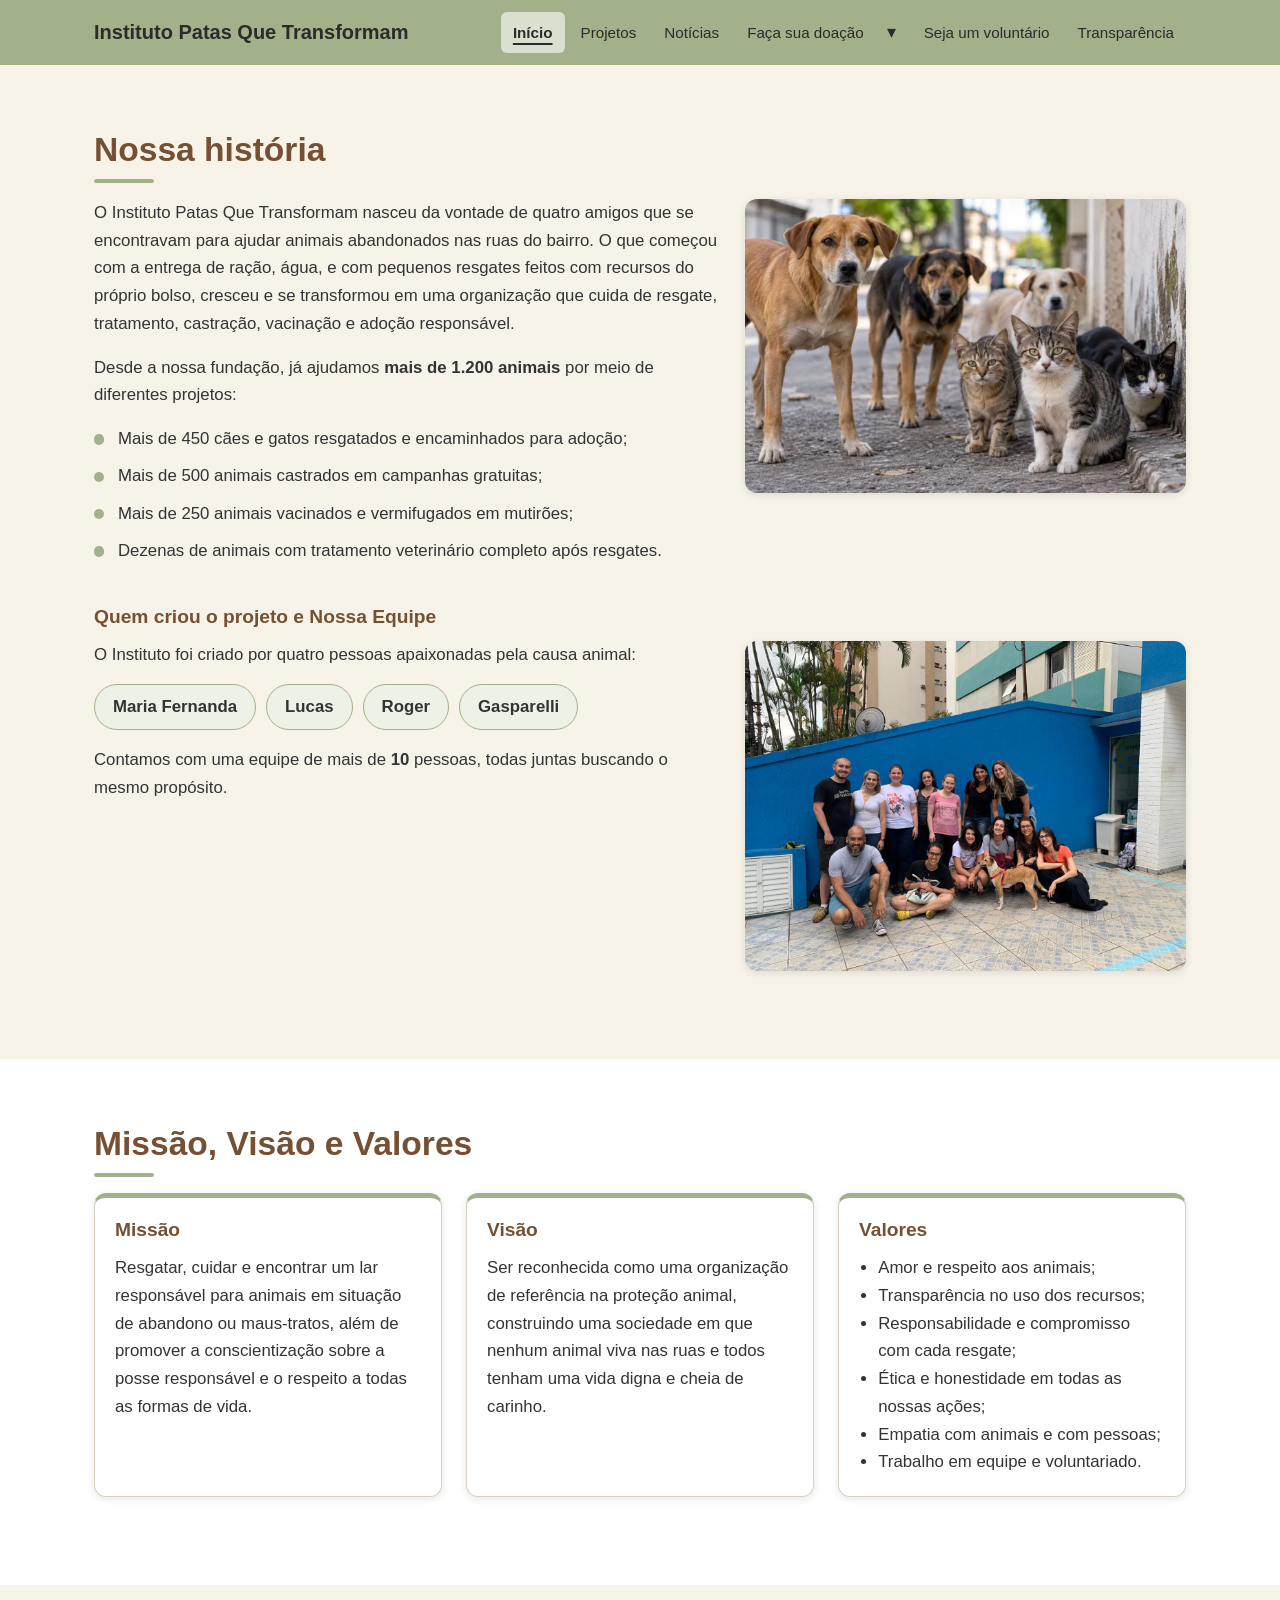
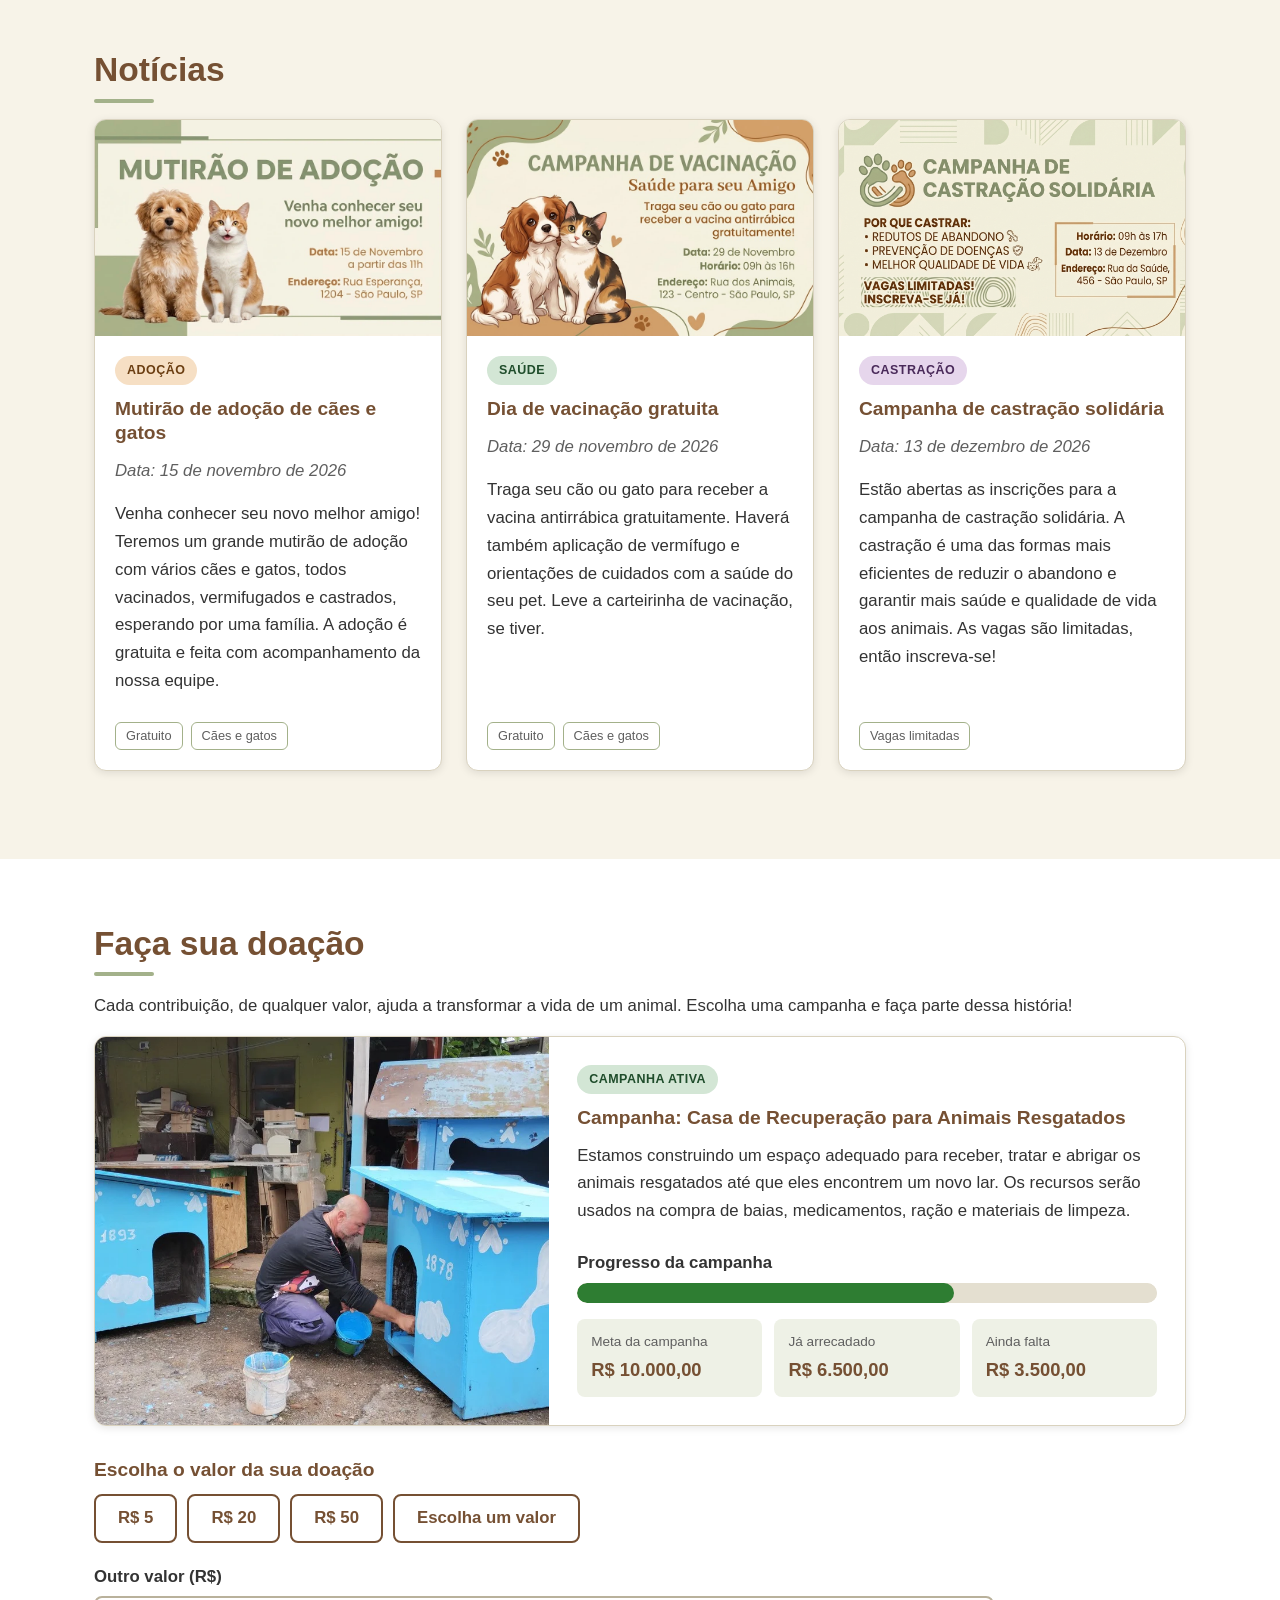
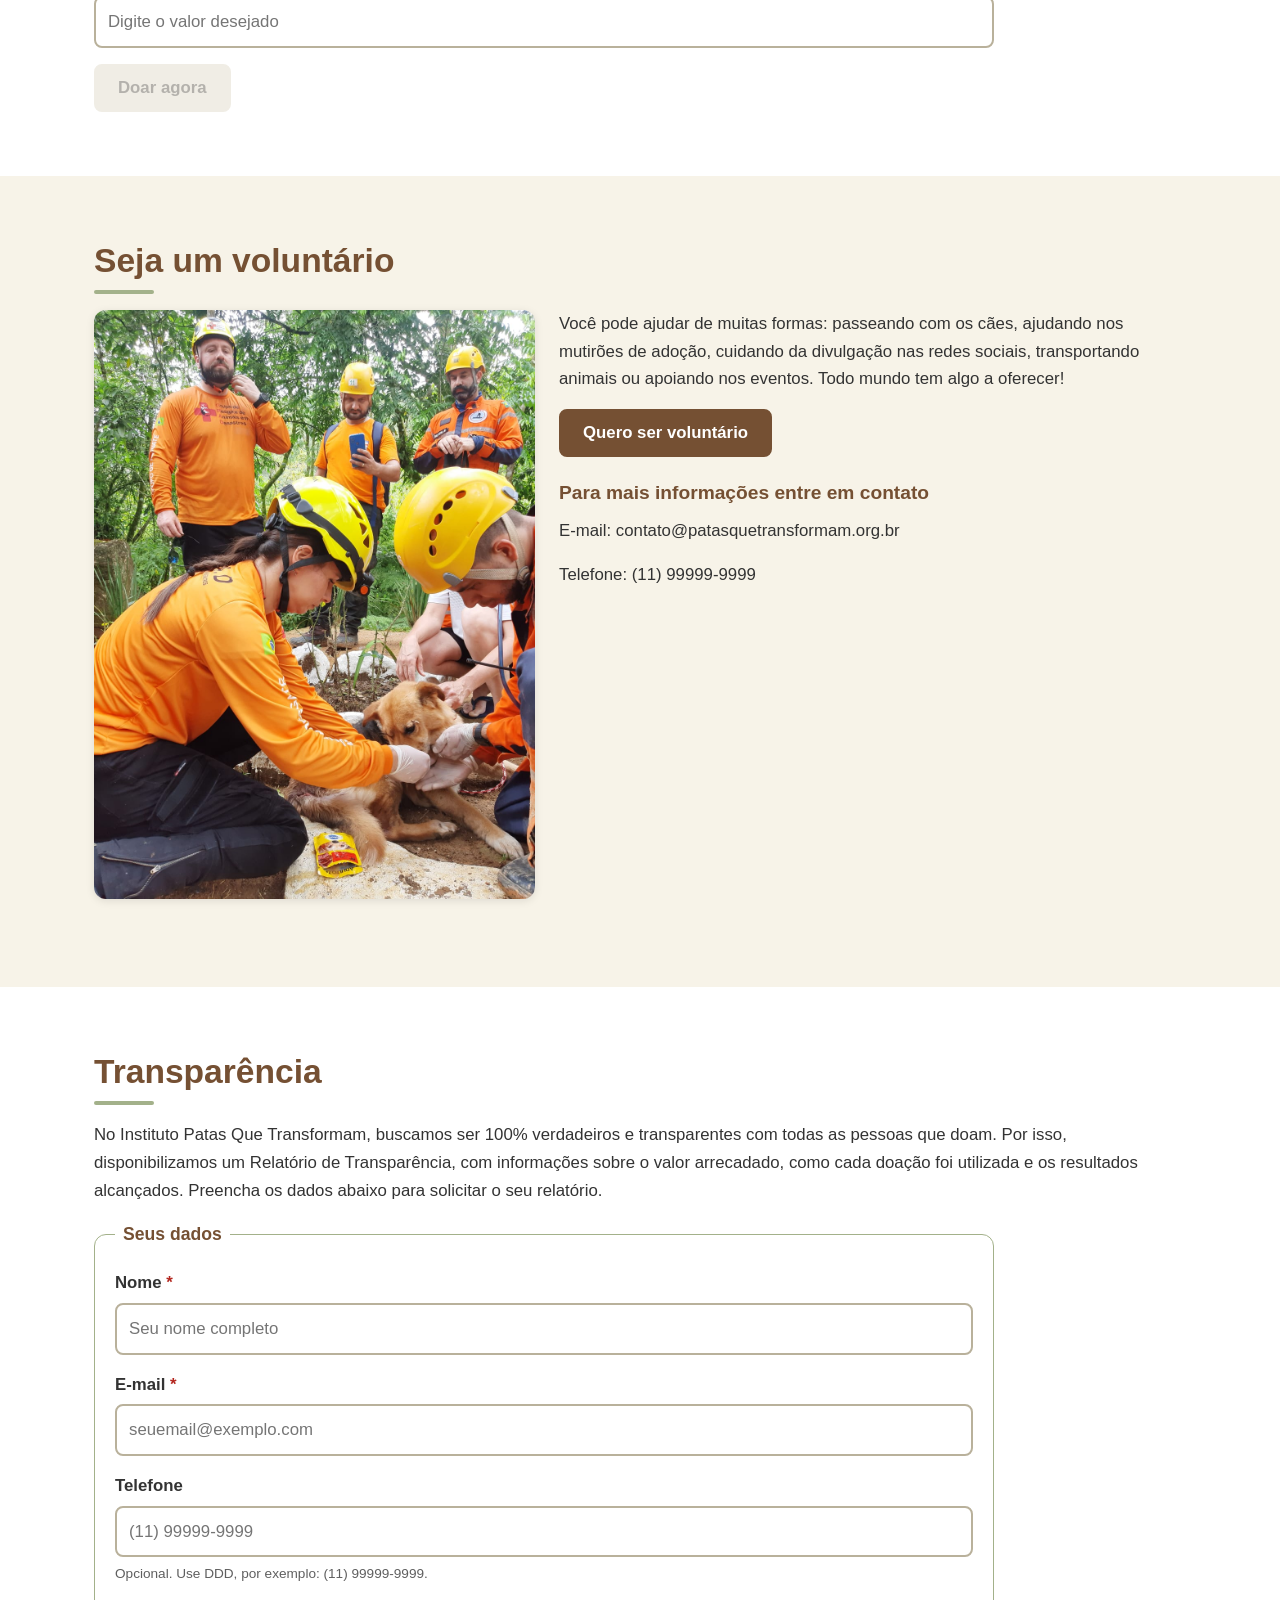
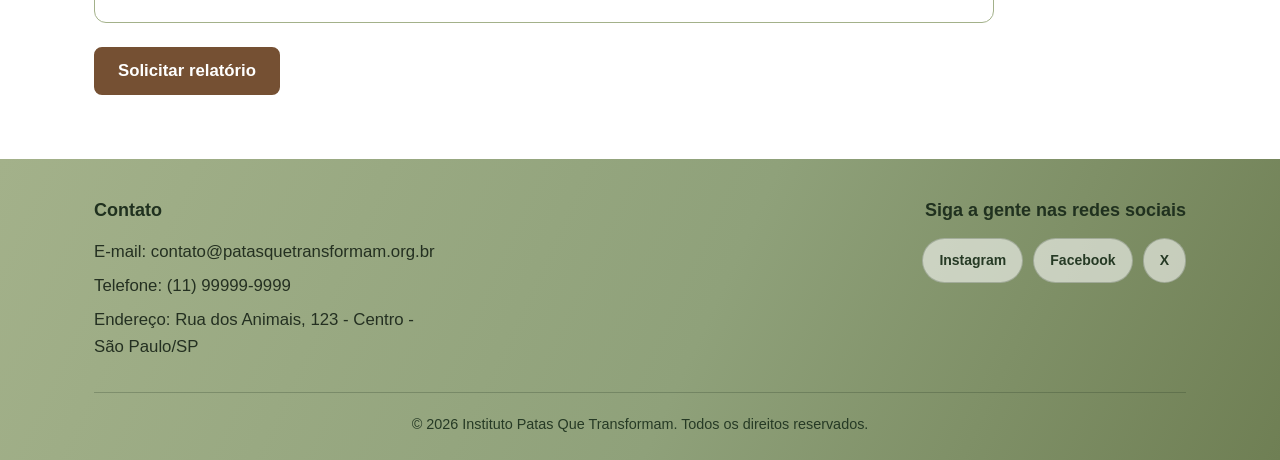
==== commit 0f505444: "Pt2" ====
--- a/index.html
+++ b/index.html
@@ -4,259 +4,390 @@
 <head>
     <meta charset="UTF-8">
     <meta name="viewport" content="width=device-width, initial-scale=1.0">
+    <meta name="description" content="Instituto Patas Que Transformam: resgate, cuidado e adoção responsável de animais.">
     <title>Instituto Patas Que Transformam</title>
     <link rel="stylesheet" href="css/style.css">
+    <script src="js/script.js" defer></script>
 </head>
 
 <body>
 
-    <header>
-        <h1>Instituto Patas Que Transformam</h1>
-
-        <nav>
-            <ul>
-                <li><a href="index.html">Início</a></li>
-                <li><a href="projetos.html">Projetos</a></li>
-                <li><a href="#noticias">Notícias</a></li>
-                <li><a href="#doacao">Faça sua doação</a></li>
-                <li><a href="cadastro.html">Seja um voluntário</a></li>
-                <li><a href="#transparencia">Transparência</a></li>
-            </ul>
-        </nav>
+    <a class="skip-link" href="#conteudo">Ir para o conteúdo</a>
+
+    <header class="site-header">
+        <div class="container site-header__inner">
+            <h1 class="site-title">Instituto Patas Que Transformam</h1>
+
+            <button class="menu-toggle" type="button" aria-label="Abrir menu" aria-expanded="false" aria-controls="menu-principal">
+                <span class="menu-toggle__bar"></span>
+                <span class="menu-toggle__bar"></span>
+                <span class="menu-toggle__bar"></span>
+            </button>
+
+            <nav class="main-nav" aria-label="Menu principal">
+                <ul class="menu" id="menu-principal">
+                    <li class="menu__item"><a class="menu__link" href="index.html" aria-current="page">Início</a></li>
+                    <li class="menu__item"><a class="menu__link" href="projetos.html">Projetos</a></li>
+                    <li class="menu__item"><a class="menu__link" href="#noticias">Notícias</a></li>
+
+                    <li class="menu__item menu__item--dropdown">
+                        <a class="menu__link" href="#doacao">Faça sua doação</a>
+                        <button class="submenu-toggle" type="button" aria-expanded="false" aria-controls="submenu-doacao" aria-label="Abrir submenu de doação">
+                            <span aria-hidden="true">▾</span>
+                        </button>
+                        <ul class="submenu" id="submenu-doacao">
+                            <li><a class="submenu__link" href="#doacao">Campanha atual</a></li>
+                            <li><a class="submenu__link" href="projetos.html">Todas as campanhas</a></li>
+                            <li><a class="submenu__link" href="doar.html">Doar agora</a></li>
+                        </ul>
+                    </li>
+
+                    <li class="menu__item"><a class="menu__link" href="cadastro.html">Seja um voluntário</a></li>
+                    <li class="menu__item"><a class="menu__link" href="#transparencia">Transparência</a></li>
+                </ul>
+            </nav>
+        </div>
     </header>
 
-    <hr>
-
-    <main>
-        <section id="historia">
-            <h2>Nossa história</h2>
-
-            <p>
-                O Instituto Patas Que Transformam nasceu da vontade de quatro amigos que se
-                encontravam para ajudar animais abandonados nas ruas do bairro.
-                O que começou com a entrega de ração, água, e com pequenos resgates feitos
-                com recursos do próprio bolso, cresceu e se transformou em uma organização
-                que cuida de resgate, tratamento, castração, vacinação e adoção responsável.
-            </p>
-            <img src="img/animais resgatados.webp" alt="imagem de animais resgatados">
-
-            <p>
-                Desde a nossa fundação, já ajudamos <strong>mais de 1.200 animais</strong>
-                por meio de diferentes projetos:
-            </p>
-
-            <ul>
-                <li>Mais de 450 cães e gatos resgatados e encaminhados para adoção;</li>
-                <li>Mais de 500 animais castrados em campanhas gratuitas;</li>
-                <li>Mais de 250 animais vacinados e vermifugados em mutirões;</li>
-                <li>Dezenas de animais com tratamento veterinário completo após resgates.</li>
-            </ul>
-
-            <h3>Quem criou o projeto e Nossa Equipe</h3>
-            <p>O Instituto foi criado por quatro pessoas apaixonadas pela causa animal:</p>
-            <ul>
-                <li>Maria Fernanda</li>
-                <li>Lucas</li>
-                <li>Roger</li>
-                <li>Gasparelli</li>
-            </ul>
-            <p>Contamos com uma equipe de mais de <strong>10</strong> pessoas, todas juntas buscando o mesmo propósito. </p>
-            <img src="img/equipe.jpg" alt="imagem da equipe">
-        </section>
-
-        <hr>
-
-        <section id="missao-visao-valores">
-            <h2>Missão, Visão e Valores</h2>
-
-            <h3>Missão</h3>
-            <p>
-                Resgatar, cuidar e encontrar um lar responsável para animais em situação de
-                abandono ou maus-tratos, além de promover a conscientização sobre a posse
-                responsável e o respeito a todas as formas de vida.
-            </p>
-
-            <h3>Visão</h3>
-            <p>
-                Ser reconhecida como uma organização de referência na proteção animal,
-                construindo uma sociedade em que nenhum animal viva nas ruas e todos
-                tenham uma vida digna e cheia de carinho.
-            </p>
-
-            <h3>Valores</h3>
-            <ul>
-                <li>Amor e respeito aos animais;</li>
-                <li>Transparência no uso dos recursos;</li>
-                <li>Responsabilidade e compromisso com cada resgate;</li>
-                <li>Ética e honestidade em todas as nossas ações;</li>
-                <li>Empatia com animais e com pessoas;</li>
-                <li>Trabalho em equipe e voluntariado.</li>
-            </ul>
-        </section>
-
-        <hr>
-
-        <section id="noticias">
-            <h2>Notícias</h2>
-
-            <article>
-                <h3>Mutirão de adoção de cães e gatos</h3>
-
-                <img src="img/noticia-evento-de-adoção.webp" alt="Mutirão de adoção de cães e gatos">
-
-                <p><em>Data: 15 de novembro de 2026</em></p>
+    <main id="conteudo" class="site-main">
+
+        <section id="historia" class="section section--historia">
+            <div class="container">
+                <h2>Nossa história</h2>
+
+                <div class="grid">
+                    <div class="col-12 col-lg-7">
+                        <p>
+                            O Instituto Patas Que Transformam nasceu da vontade de quatro amigos que se
+                            encontravam para ajudar animais abandonados nas ruas do bairro.
+                            O que começou com a entrega de ração, água, e com pequenos resgates feitos
+                            com recursos do próprio bolso, cresceu e se transformou em uma organização
+                            que cuida de resgate, tratamento, castração, vacinação e adoção responsável.
+                        </p>
+
+                        <p>
+                            Desde a nossa fundação, já ajudamos <strong>mais de 1.200 animais</strong>
+                            por meio de diferentes projetos:
+                        </p>
+
+                        <ul class="stats-list">
+                            <li>Mais de 450 cães e gatos resgatados e encaminhados para adoção;</li>
+                            <li>Mais de 500 animais castrados em campanhas gratuitas;</li>
+                            <li>Mais de 250 animais vacinados e vermifugados em mutirões;</li>
+                            <li>Dezenas de animais com tratamento veterinário completo após resgates.</li>
+                        </ul>
+                    </div>
+
+                    <figure class="col-12 col-lg-5 media">
+                        <img src="img/animais resgatados.webp" alt="Animais resgatados pelo Instituto Patas Que Transformam" loading="lazy">
+                    </figure>
+                </div>
+
+                <h3>Quem criou o projeto e Nossa Equipe</h3>
+
+                <div class="grid">
+                    <div class="col-12 col-lg-7">
+                        <p>O Instituto foi criado por quatro pessoas apaixonadas pela causa animal:</p>
+                        <ul class="team-list">
+                            <li>Maria Fernanda</li>
+                            <li>Lucas</li>
+                            <li>Roger</li>
+                            <li>Gasparelli</li>
+                        </ul>
+                        <p>Contamos com uma equipe de mais de <strong>10</strong> pessoas, todas juntas buscando o mesmo propósito.</p>
+                    </div>
+
+                    <figure class="col-12 col-lg-5 media">
+                        <img src="img/equipe.jpg" alt="Equipe do Instituto Patas Que Transformam reunida" loading="lazy">
+                    </figure>
+                </div>
+            </div>
+        </section>
+
+        <section id="missao-visao-valores" class="section section--mvv">
+            <div class="container">
+                <h2>Missão, Visão e Valores</h2>
+
+                <div class="grid">
+                    <article class="card col-12 col-md-4">
+                        <div class="card__body">
+                            <h3>Missão</h3>
+                            <p>
+                                Resgatar, cuidar e encontrar um lar responsável para animais em situação de
+                                abandono ou maus-tratos, além de promover a conscientização sobre a posse
+                                responsável e o respeito a todas as formas de vida.
+                            </p>
+                        </div>
+                    </article>
+
+                    <article class="card col-12 col-md-4">
+                        <div class="card__body">
+                            <h3>Visão</h3>
+                            <p>
+                                Ser reconhecida como uma organização de referência na proteção animal,
+                                construindo uma sociedade em que nenhum animal viva nas ruas e todos
+                                tenham uma vida digna e cheia de carinho.
+                            </p>
+                        </div>
+                    </article>
+
+                    <article class="card col-12 col-md-4">
+                        <div class="card__body">
+                            <h3>Valores</h3>
+                            <ul>
+                                <li>Amor e respeito aos animais;</li>
+                                <li>Transparência no uso dos recursos;</li>
+                                <li>Responsabilidade e compromisso com cada resgate;</li>
+                                <li>Ética e honestidade em todas as nossas ações;</li>
+                                <li>Empatia com animais e com pessoas;</li>
+                                <li>Trabalho em equipe e voluntariado.</li>
+                            </ul>
+                        </div>
+                    </article>
+                </div>
+            </div>
+        </section>
+
+        <section id="noticias" class="section section--noticias">
+            <div class="container">
+                <h2>Notícias</h2>
+
+                <div class="grid">
+                    <article class="card card--news col-12 col-md-6 col-lg-4">
+                        <figure class="card__media">
+                            <img src="img/noticia-evento-de-adoção.webp" alt="Mutirão de adoção de cães e gatos" loading="lazy">
+                        </figure>
+                        <div class="card__body">
+                            <span class="badge badge--adocao">Adoção</span>
+                            <h3>Mutirão de adoção de cães e gatos</h3>
+                            <p><em>Data: <time datetime="2026-11-15">15 de novembro de 2026</time></em></p>
+                            <p>
+                                Venha conhecer seu novo melhor amigo! Teremos um grande mutirão de adoção
+                                com vários cães e gatos, todos vacinados, vermifugados e castrados,
+                                esperando por uma família. A adoção é gratuita e feita com
+                                acompanhamento da nossa equipe.
+                            </p>
+                            <ul class="tag-list">
+                                <li class="tag">Gratuito</li>
+                                <li class="tag">Cães e gatos</li>
+                            </ul>
+                        </div>
+                    </article>
+
+                    <article class="card card--news col-12 col-md-6 col-lg-4">
+                        <figure class="card__media">
+                            <img src="img/noticia-evento de vacinacao.jpg" alt="Veterinária vacinando um cachorro" loading="lazy">
+                        </figure>
+                        <div class="card__body">
+                            <span class="badge badge--saude">Saúde</span>
+                            <h3>Dia de vacinação gratuita</h3>
+                            <p><em>Data: <time datetime="2026-11-29">29 de novembro de 2026</time></em></p>
+                            <p>
+                                Traga seu cão ou gato para receber a vacina antirrábica gratuitamente.
+                                Haverá também aplicação de vermífugo e orientações de cuidados
+                                com a saúde do seu pet. Leve a carteirinha de vacinação, se tiver.
+                            </p>
+                            <ul class="tag-list">
+                                <li class="tag">Gratuito</li>
+                                <li class="tag">Cães e gatos</li>
+                            </ul>
+                        </div>
+                    </article>
+
+                    <article class="card card--news col-12 col-md-6 col-lg-4">
+                        <figure class="card__media">
+                            <img src="img/noticia-evento de castração.jpeg" alt="Animal sendo atendido em campanha de castração" loading="lazy">
+                        </figure>
+                        <div class="card__body">
+                            <span class="badge badge--castracao">Castração</span>
+                            <h3>Campanha de castração solidária</h3>
+                            <p><em>Data: <time datetime="2026-12-13">13 de dezembro de 2026</time></em></p>
+                            <p>
+                                Estão abertas as inscrições para a campanha de castração solidária.
+                                A castração é uma das formas mais eficientes de reduzir o abandono e
+                                garantir mais saúde e qualidade de vida aos animais. As vagas são
+                                limitadas, então inscreva-se!
+                            </p>
+                            <ul class="tag-list">
+                                <li class="tag">Vagas limitadas</li>
+                            </ul>
+                        </div>
+                    </article>
+                </div>
+            </div>
+        </section>
+
+        <section id="doacao" class="section section--doacao">
+            <div class="container">
+                <h2>Faça sua doação</h2>
+
                 <p>
-                    Venha conhecer seu novo melhor amigo! Teremos um grande mutirão de adoção
-                    com vários cães e gatos, todos vacinados, vermifugados e castrados,
-                    esperando por uma família. A adoção é gratuita e feita com
-                    acompanhamento da nossa equipe.
+                    Cada contribuição, de qualquer valor, ajuda a transformar a vida de um
+                    animal. Escolha uma campanha e faça parte dessa história!
                 </p>
-            </article>
-
-            <hr>
-
-            <article>
-                <h3>Dia de vacinação gratuita</h3>
-
-                <img src="img/noticia-evento de vacinacao.jpg" alt="Veterinária vacinando um cachorro">
-
-                <p><em>Data: 29 de novembro de 2026</em></p>
+
+                <article class="card card--campaign">
+                    <figure class="card__media">
+                        <img src="img/campanha de doacao.webp" alt="Animais resgatados em recuperação" loading="lazy">
+                    </figure>
+                    <div class="card__body">
+                        <span class="badge badge--success">Campanha ativa</span>
+                        <h3>Campanha: Casa de Recuperação para Animais Resgatados</h3>
+
+                        <p>
+                            Estamos construindo um espaço adequado para receber, tratar e abrigar os
+                            animais resgatados até que eles encontrem um novo lar. Os recursos serão
+                            usados na compra de baias, medicamentos, ração e materiais de limpeza.
+                        </p>
+
+                        <div class="campaign-progress">
+                            <label for="progresso-campanha">Progresso da campanha</label>
+                            <progress id="progresso-campanha" value="6500" max="10000">65%</progress>
+                        </div>
+
+                        <dl class="campaign-stats">
+                            <div>
+                                <dt>Meta da campanha</dt>
+                                <dd>R$ 10.000,00</dd>
+                            </div>
+                            <div>
+                                <dt>Já arrecadado</dt>
+                                <dd>R$ 6.500,00</dd>
+                            </div>
+                            <div>
+                                <dt>Ainda falta</dt>
+                                <dd>R$ 3.500,00</dd>
+                            </div>
+                        </dl>
+                    </div>
+                </article>
+
+                <h3>Escolha o valor da sua doação</h3>
+
+                <form id="form-doacao" class="form donation-form">
+                    <div class="donation-options">
+                        <button type="button" class="btn btn--outline" data-valor="5">R$ 5</button>
+                        <button type="button" class="btn btn--outline" data-valor="20">R$ 20</button>
+                        <button type="button" class="btn btn--outline" data-valor="50">R$ 50</button>
+                        <button type="button" class="btn btn--outline" id="btn-outro-valor">Escolha um valor</button>
+                    </div>
+
+                    <div class="form-field">
+                        <label for="outro-valor">Outro valor (R$)</label>
+                        <input type="number" id="outro-valor" name="outro-valor" min="1" step="0.01" inputmode="decimal" placeholder="Digite o valor desejado" aria-describedby="alerta-doacao">
+                    </div>
+
+                    <div class="alert alert--error" id="alerta-doacao" role="alert" hidden>
+                        Informe um valor maior que zero para doar.
+                    </div>
+
+                    <button type="submit" class="btn btn--primary" id="btn-doar" disabled>Doar agora</button>
+                </form>
+            </div>
+        </section>
+
+        <section id="voluntario" class="section section--voluntario">
+            <div class="container">
+                <h2>Seja um voluntário</h2>
+
+                <div class="grid">
+                    <figure class="col-12 col-lg-5 media">
+                        <img src="img/voluntarios ajudando.jpg" alt="Voluntários cuidando de animais" loading="lazy">
+                    </figure>
+
+                    <div class="col-12 col-lg-7">
+                        <p>
+                            Você pode ajudar de muitas formas: passeando com os cães, ajudando nos
+                            mutirões de adoção, cuidando da divulgação nas redes sociais, transportando
+                            animais ou apoiando nos eventos. Todo mundo tem algo a oferecer!
+                        </p>
+
+                        <p>
+                            <a class="btn btn--primary" href="cadastro.html">Quero ser voluntário</a>
+                        </p>
+
+                        <h3>Para mais informações entre em contato</h3>
+                        <p>E-mail: contato@patasquetransformam.org.br</p>
+                        <p>Telefone: (11) 99999-9999</p>
+                    </div>
+                </div>
+            </div>
+        </section>
+
+        <section id="transparencia" class="section section--transparencia">
+            <div class="container">
+                <h2>Transparência</h2>
+
                 <p>
-                    Traga seu cão ou gato para receber a vacina antirrábica gratuitamente.
-                    Haverá também aplicação de vermífugo e orientações de cuidados
-                    com a saúde do seu pet. Leve a carteirinha de vacinação, se tiver.
+                    No Instituto Patas Que Transformam, buscamos ser 100% verdadeiros e
+                    transparentes com todas as pessoas que doam. Por isso, disponibilizamos
+                    um Relatório de Transparência, com informações sobre o valor arrecadado,
+                    como cada doação foi utilizada e os resultados alcançados. Preencha os
+                    dados abaixo para solicitar o seu relatório.
                 </p>
-            </article>
-
-            <hr>
-
-            <article>
-                <h3>Campanha de castração solidária</h3>
-
-                <img src="img/noticia-evento de castração.jpeg" alt="Animal sendo atendido em campanha de castração">
-
-                <p><em>Data: 13 de dezembro de 2026</em></p>
-                <p>
-                    Estão abertas as inscrições para a campanha de castração solidária.
-                    A castração é uma das formas mais eficientes de reduzir o abandono e
-                    garantir mais saúde e qualidade de vida aos animais. As vagas são
-                    limitadas, então inscreva-se!
-                </p>
-            </article>
-        </section>
-
-        <hr>
-
-        <section id="doacao">
-            <h2>Faça sua doação</h2>
-
-            <p>
-                Cada contribuição, de qualquer valor, ajuda a transformar a vida de um
-                animal. Escolha uma campanha e faça parte dessa história!
-            </p>
-
-            <h3>Campanha: Casa de Recuperação para Animais Resgatados</h3>
-
-            <img src="img/campanha de doacao.webp" alt="Animais resgatados em recuperação">
-
-            <p>
-                Estamos construindo um espaço adequado para receber, tratar e abrigar os
-                animais resgatados até que eles encontrem um novo lar. Os recursos serão
-                usados na compra de baias, medicamentos, ração e materiais de limpeza.
-            </p>
-
-            <p><strong>Meta da campanha:</strong> R$ 10.000,00</p>
-            <p><strong>Já arrecadado:</strong> R$ 6.500,00</p>
-            <p><strong>Ainda falta:</strong> R$ 3.500,00</p>
-
-            <h3>Escolha o valor da sua doação</h3>
-
-            <form>
-                <button type="button">R$ 5</button>
-                <button type="button">R$ 20</button>
-                <button type="button">R$ 50</button>
-                <button type="button">Escolha um valor</button>
-                <input type="text" name="outro-valor" placeholder="Digite o valor desejado">
-
-                <button type="submit">Doar agora</button>
-            </form>
-        </section>
-
-        <hr>
-
-        <section id="voluntario">
-            <h2>Seja um voluntário</h2>
-
-            <img src="img/voluntarios ajudando.jpg" alt="Voluntários cuidando de animais">
-
-            <p>
-                Você pode ajudar de muitas formas: passeando com os cães, ajudando nos
-                mutirões de adoção, cuidando da divulgação nas redes sociais, transportando
-                animais ou apoiando nos eventos. Todo mundo tem algo a oferecer!
-            </p>
-
-            <p>
-                <a href="cadastro.html"><button type="button">Quero ser voluntário</button></a>
-            </p>
-
-            <h3>Para mais informações entre em contato</h3>
-            <p>E-mail: contato@patasquetransformam.org.br</p>
-            <p>Telefone: (11) 99999-9999</p>
-        </section>
-
-        <hr>
-
-        <section id="transparencia">
-            <h2>Transparência</h2>
-
-            <p>
-                No Instituto Patas Que Transformam, buscamos ser 100% verdadeiros e
-                transparentes com todas as pessoas que doam. Por isso, disponibilizamos
-                um Relatório de Transparência, com informações sobre o valor arrecadado,
-                como cada doação foi utilizada e os resultados alcançados. Preencha os
-                dados abaixo para solicitar o seu relatório.
-            </p>
-
-            <form>
-                <p>
-                    <label for="nome">Nome:</label><br>
-                    <input type="text" id="nome" name="nome">
-                </p>
-
-                <p>
-                    <label for="email">E-mail:</label><br>
-                    <input type="text" id="email" name="email">
-                </p>
-
-                <p>
-                    <label for="telefone">Telefone:</label><br>
-                    <input type="text" id="telefone" name="telefone">
-                </p>
-
-                <button type="submit">Solicitar relatório</button>
-            </form>
+
+                <form id="form-relatorio" class="form">
+                    <fieldset class="form-group">
+                        <legend>Seus dados</legend>
+
+                        <div class="form-field">
+                            <label for="nome">Nome <span class="required-mark" aria-hidden="true">*</span></label>
+                            <input type="text" id="nome" name="nome" required minlength="3" autocomplete="name" placeholder="Seu nome completo">
+                        </div>
+
+                        <div class="form-field">
+                            <label for="email">E-mail <span class="required-mark" aria-hidden="true">*</span></label>
+                            <input type="email" id="email" name="email" required autocomplete="email" placeholder="seuemail@exemplo.com">
+                        </div>
+
+                        <div class="form-field">
+                            <label for="telefone">Telefone</label>
+                            <input type="tel" id="telefone" name="telefone" autocomplete="tel" pattern="\(?\d{2}\)?\s?\d{4,5}-?\d{4}" placeholder="(11) 99999-9999" aria-describedby="telefone-dica">
+                            <small class="field-hint" id="telefone-dica">Opcional. Use DDD, por exemplo: (11) 99999-9999.</small>
+                        </div>
+                    </fieldset>
+
+                    <button type="submit" class="btn btn--primary">Solicitar relatório</button>
+                </form>
+            </div>
         </section>
 
     </main>
 
-    <hr>
-
-    <footer>
-        <h3>Contato</h3>
-        <p>E-mail: contato@patasquetransformam.org.br</p>
-        <p>Telefone: (11) 99999-9999</p>
-        <p>Endereço: Rua dos Animais, 123 - Centro - São Paulo/SP</p>
-
-        <h3>Siga a gente nas redes sociais</h3>
-        <ul>
-            <li><a href="https://www.instagram.com/">Instagram</a></li>
-            <li><a href="https://www.facebook.com/">Facebook</a></li>
-            <li><a href="https://x.com/">X</a></li>
-        </ul>
-
-        <p>&copy; 2026 Instituto Patas Que Transformam. Todos os direitos reservados.</p>
+    <footer class="site-footer">
+        <div class="container">
+            <div class="grid">
+                <div class="col-12 col-md-4">
+                    <h3>Contato</h3>
+                    <address class="footer__address">
+                        <p>E-mail: contato@patasquetransformam.org.br</p>
+                        <p>Telefone: (11) 99999-9999</p>
+                        <p>Endereço: Rua dos Animais, 123 - Centro - São Paulo/SP</p>
+                    </address>
+                </div>
+
+                <div class="col-12 col-md-4">
+                    <h3>Siga a gente nas redes sociais</h3>
+                    <ul class="social-list">
+                        <li><a href="https://www.instagram.com/" target="_blank" rel="noopener noreferrer">Instagram</a></li>
+                        <li><a href="https://www.facebook.com/" target="_blank" rel="noopener noreferrer">Facebook</a></li>
+                        <li><a href="https://x.com/" target="_blank" rel="noopener noreferrer">X</a></li>
+                    </ul>
+                </div>
+            </div>
+
+            <p class="footer__copy">&copy; 2026 Instituto Patas Que Transformam. Todos os direitos reservados.</p>
+        </div>
     </footer>
 
+    <div id="toast" class="toast toast--success" role="status" aria-live="polite" hidden></div>
+
+    <dialog id="modal-relatorio" class="modal" aria-labelledby="modal-relatorio-titulo">
+        <h2 id="modal-relatorio-titulo">Solicitação enviada</h2>
+        <p>Recebemos o seu pedido do Relatório de Transparência. Obrigado pelo interesse!</p>
+        <button type="button" class="btn btn--primary" data-fechar-modal>Fechar</button>
+    </dialog>
+
 </body>
 
 </html>
--- a/css/style.css
+++ b/css/style.css
@@ -1,90 +1,1428 @@
+
+
+:root {
+    --cor-fundo: #F7F3E8;
+    --cor-verde: #A3B18A;
+    --cor-verde-claro: #EEF1E6;
+    --cor-marrom: #755033;
+    --cor-marrom-escuro: #5A3D27;
+    --cor-texto: #333333;
+    --cor-texto-suave: #5F5F5F;
+    --cor-borda: #D9D2BE;
+    --cor-erro: #B3261E;
+    --cor-sucesso: #2E7D32;
+    --cor-foco: #1A56A0;
+    --cor-branco: #FFFFFF;
+    --cor-caramele: #C58B5A;
+    --cor-oliva: #6F7F54;
+    --cor-neutro-claro: #F1EEE5;
+    --cor-neutro-medio: #B8B2A3;
+    --cor-info: #245B78;
+
+    --fonte-xs: 0.75rem;
+    --fonte-sm: 0.875rem;
+    --fonte-base: 1rem;
+    --fonte-lg: 1.125rem;
+    --fonte-xl: 1.5rem;
+    --fonte-2xl: 2rem;
+    --fonte-3xl: clamp(2rem, 4vw, 3.25rem);
+
+    --espaco-1: 8px;
+    --espaco-2: 16px;
+    --espaco-3: 24px;
+    --espaco-4: 32px;
+    --espaco-5: 48px;
+    --espaco-6: 64px;
+
+    --largura-container: 1140px;
+    --espaco-coluna: 24px;
+    --raio: 12px;
+    --raio-grande: 20px;
+    --sombra: 0 2px 8px rgba(0, 0, 0, 0.10);
+    --sombra-elevada: 0 12px 30px rgba(31, 45, 25, 0.14);
+}
+
+*,
+*::before,
+*::after {
+    box-sizing: border-box;
+}
+
+html {
+    scroll-behavior: smooth;
+}
+
 body {
-    font-family: Arial, sans-serif;
-    background-color: #F7F3E8;
-    color: #333;
+    font-family: "Segoe UI", Roboto, Arial, Helvetica, sans-serif;
+    font-size: var(--fonte-base);
+    line-height: 1.65;
+    background-color: var(--cor-fundo);
+    color: var(--cor-texto);
     margin: 0;
 }
 
-header {
-    background-color: #A3B18A;
-    color: #333;
-    padding: 20px;
-}
-
-nav ul {
-    padding: 0;
-}
-
-nav li {
-    display: inline;
-    margin-right: 15px;
+h1, h2, h3 {
+    color: var(--cor-marrom);
+    line-height: 1.25;
+}
+
+h1 { font-size: var(--fonte-2xl); }
+h2 {
+    font-size: var(--fonte-xl);
+    margin: 0 0 var(--espaco-2);
+}
+h3 { font-size: var(--fonte-lg); }
+small, .field-hint, .footer__copy { font-size: var(--fonte-sm); }
+
+h2::after {
+    content: "";
+    display: block;
+    width: 60px;
+    height: 4px;
+    margin-top: 8px;
+    background-color: var(--cor-verde);
+    border-radius: 2px;
+}
+
+h3 {
+    font-size: 1.2rem;
+    margin: 1.5rem 0 0.75rem;
+}
+
+p {
+    margin: 0 0 1rem;
 }
 
 a {
-    color: #755033;
-}
-
-header a {
-    color: #333;
-}
-
-main {
-    padding: 20px;
-}
-
-section, article {
-    background-color: white;
-    padding: 15px;
-    margin-bottom: 20px;
-}
-
-h1, h2, h3 {
-    color: #755033;
-}
-
-img {
+    color: var(--cor-marrom);
+}
+
+a:hover {
+    color: var(--cor-marrom-escuro);
+}
+
+figure {
+    margin: 0;
+}
+
+img,
+video {
+    display: block;
     max-width: 100%;
     height: auto;
 }
 
+address {
+    font-style: normal;
+}
+
+em {
+    color: var(--cor-texto-suave);
+}
+
+:focus-visible {
+    outline: 3px solid var(--cor-foco);
+    outline-offset: 2px;
+}
+
+[hidden] {
+    display: none !important;
+}
+
+.skip-link {
+    position: absolute;
+    top: -100px;
+    left: 8px;
+    z-index: 2000;
+    padding: 10px 16px;
+    background-color: #222;
+    color: #fff;
+    border-radius: 0 0 8px 8px;
+}
+
+.skip-link:focus {
+    top: 0;
+    color: #fff;
+}
+
+.sr-only {
+    position: absolute;
+    width: 1px;
+    height: 1px;
+    padding: 0;
+    margin: -1px;
+    overflow: hidden;
+    clip: rect(0, 0, 0, 0);
+    white-space: nowrap;
+    border: 0;
+}
+
+body {
+    display: grid;
+    grid-template-rows: auto 1fr auto;
+    min-height: 100vh;
+}
+
+.site-main {
+    min-width: 0;
+}
+
+.container {
+    width: 100%;
+    max-width: var(--largura-container);
+    margin: 0 auto;
+    padding: 0 16px;
+}
+
+.grid {
+    display: grid;
+    grid-template-columns: repeat(12, minmax(0, 1fr));
+    gap: var(--espaco-coluna);
+    margin-bottom: 1.5rem;
+}
+
+.col-12 {
+    grid-column: span 12;
+}
+
+@media (min-width: 576px) {
+    .col-sm-1 { grid-column: span 1; }
+    .col-sm-2 { grid-column: span 2; }
+    .col-sm-3 { grid-column: span 3; }
+    .col-sm-4 { grid-column: span 4; }
+    .col-sm-5 { grid-column: span 5; }
+    .col-sm-6 { grid-column: span 6; }
+    .col-sm-7 { grid-column: span 7; }
+    .col-sm-8 { grid-column: span 8; }
+    .col-sm-9 { grid-column: span 9; }
+    .col-sm-10 { grid-column: span 10; }
+    .col-sm-11 { grid-column: span 11; }
+    .col-sm-12 { grid-column: span 12; }
+}
+
+@media (min-width: 768px) {
+    .col-md-1 { grid-column: span 1; }
+    .col-md-2 { grid-column: span 2; }
+    .col-md-3 { grid-column: span 3; }
+    .col-md-4 { grid-column: span 4; }
+    .col-md-5 { grid-column: span 5; }
+    .col-md-6 { grid-column: span 6; }
+    .col-md-7 { grid-column: span 7; }
+    .col-md-8 { grid-column: span 8; }
+    .col-md-9 { grid-column: span 9; }
+    .col-md-10 { grid-column: span 10; }
+    .col-md-11 { grid-column: span 11; }
+    .col-md-12 { grid-column: span 12; }
+}
+
+@media (min-width: 992px) {
+    .col-lg-1 { grid-column: span 1; }
+    .col-lg-2 { grid-column: span 2; }
+    .col-lg-3 { grid-column: span 3; }
+    .col-lg-4 { grid-column: span 4; }
+    .col-lg-5 { grid-column: span 5; }
+    .col-lg-6 { grid-column: span 6; }
+    .col-lg-7 { grid-column: span 7; }
+    .col-lg-8 { grid-column: span 8; }
+    .col-lg-9 { grid-column: span 9; }
+    .col-lg-10 { grid-column: span 10; }
+    .col-lg-11 { grid-column: span 11; }
+    .col-lg-12 { grid-column: span 12; }
+}
+
+@media (min-width: 1200px) {
+    .col-xl-1 { grid-column: span 1; }
+    .col-xl-2 { grid-column: span 2; }
+    .col-xl-3 { grid-column: span 3; }
+    .col-xl-4 { grid-column: span 4; }
+    .col-xl-5 { grid-column: span 5; }
+    .col-xl-6 { grid-column: span 6; }
+    .col-xl-7 { grid-column: span 7; }
+    .col-xl-8 { grid-column: span 8; }
+    .col-xl-9 { grid-column: span 9; }
+    .col-xl-10 { grid-column: span 10; }
+    .col-xl-11 { grid-column: span 11; }
+    .col-xl-12 { grid-column: span 12; }
+}
+
+.site-header {
+    background-color: var(--cor-verde);
+    color: var(--cor-texto);
+    padding: 12px 0;
+}
+
+.site-header__inner {
+    display: flex;
+    flex-wrap: wrap;
+    justify-content: space-between;
+    align-items: center;
+    gap: 8px;
+}
+
+.site-title {
+    margin: 0;
+    font-size: 1.15rem;
+    color: #2B2B2B;
+}
+
+.menu-toggle {
+    display: flex;
+    flex-direction: column;
+    justify-content: center;
+    align-items: center;
+    gap: 5px;
+    width: 46px;
+    height: 46px;
+    padding: 0;
+    background: transparent;
+    border: 2px solid #2B2B2B;
+    border-radius: 8px;
+    cursor: pointer;
+}
+
+.menu-toggle:hover {
+    background-color: rgba(255, 255, 255, 0.4);
+}
+
+.menu-toggle__bar {
+    display: block;
+    width: 24px;
+    height: 3px;
+    background-color: #2B2B2B;
+    border-radius: 2px;
+    transition: transform 0.25s, opacity 0.25s;
+}
+
+.menu-toggle[aria-expanded="true"] .menu-toggle__bar:nth-child(1) {
+    transform: translateY(8px) rotate(45deg);
+}
+
+.menu-toggle[aria-expanded="true"] .menu-toggle__bar:nth-child(2) {
+    opacity: 0;
+}
+
+.menu-toggle[aria-expanded="true"] .menu-toggle__bar:nth-child(3) {
+    transform: translateY(-8px) rotate(-45deg);
+}
+
+.main-nav {
+    flex-basis: 100%;
+}
+
+.menu {
+    display: none;
+    list-style: none;
+    margin: 0;
+    padding: 0;
+}
+
+.menu.is-open {
+    display: flex;
+    flex-direction: column;
+}
+
+.menu__item {
+    border-top: 1px solid rgba(0, 0, 0, 0.15);
+}
+
+.menu__link,
+.submenu__link {
+    display: block;
+    padding: 12px;
+    color: #2B2B2B;
+    text-decoration: none;
+    border-radius: 6px;
+}
+
+.menu__link:hover,
+.submenu__link:hover {
+    background-color: rgba(255, 255, 255, 0.45);
+    color: #000;
+}
+
+.menu__link[aria-current="page"],
+.submenu__link[aria-current="page"] {
+    font-weight: 700;
+    background-color: rgba(255, 255, 255, 0.6);
+}
+
+.menu__item--dropdown {
+    position: relative;
+    display: flex;
+    flex-wrap: wrap;
+    align-items: center;
+}
+
+.menu__item--dropdown > .menu__link {
+    flex: 1;
+}
+
+.submenu-toggle {
+    width: 44px;
+    height: 44px;
+    padding: 0;
+    background: transparent;
+    border: none;
+    color: #2B2B2B;
+    font-size: 1.1rem;
+    cursor: pointer;
+    border-radius: 6px;
+}
+
+.submenu-toggle:hover {
+    background-color: rgba(255, 255, 255, 0.45);
+}
+
+.submenu-toggle span {
+    display: inline-block;
+    transition: transform 0.2s;
+}
+
+.submenu-toggle[aria-expanded="true"] span {
+    transform: rotate(180deg);
+}
+
+.submenu {
+    display: none;
+    flex-basis: 100%;
+    list-style: none;
+    margin: 0 0 8px;
+    padding: 0 0 0 16px;
+}
+
+.menu__item--dropdown.is-open .submenu {
+    display: block;
+}
+
+.section {
+    padding: 36px 0;
+}
+
+.section:where(:nth-of-type(even)) {
+    background-color: #fff;
+}
+
+.media img {
+    width: 100%;
+    border-radius: var(--raio);
+    box-shadow: var(--sombra);
+}
+
+.stats-list {
+    list-style: none;
+    padding: 0;
+    margin: 0 0 1rem;
+}
+
+.stats-list li {
+    position: relative;
+    padding-left: 1.5rem;
+    margin-bottom: 0.6rem;
+}
+
+.stats-list li::before {
+    content: "";
+    position: absolute;
+    left: 0;
+    top: 0.55em;
+    width: 0.65rem;
+    height: 0.65rem;
+    background-color: var(--cor-verde);
+    border-radius: 50%;
+}
+
+.team-list {
+    display: flex;
+    flex-wrap: wrap;
+    gap: 10px;
+    list-style: none;
+    padding: 0;
+    margin: 0 0 1rem;
+}
+
+.team-list li {
+    padding: 8px 18px;
+    background-color: var(--cor-verde-claro);
+    border: 1px solid var(--cor-verde);
+    border-radius: 999px;
+    font-weight: 700;
+}
+
+.section--agradecimento {
+    text-align: center;
+}
+
+.section--agradecimento h2::after {
+    margin-left: auto;
+    margin-right: auto;
+}
+
+.section--agradecimento p {
+    max-width: 720px;
+    margin-left: auto;
+    margin-right: auto;
+}
+
+.section--agradecimento-final {
+    background-color: #E6F4EA;
+    border-top: 4px solid var(--cor-sucesso);
+    border-bottom: 4px solid var(--cor-sucesso);
+    text-align: center;
+}
+
+.section--agradecimento-final h2 {
+    color: #1E5631;
+}
+
+.section--agradecimento-final h2::after {
+    margin-left: auto;
+    margin-right: auto;
+    background-color: var(--cor-sucesso);
+}
+
+.section--agradecimento-final .form-actions {
+    justify-content: center;
+}
+
+.btn {
+    display: inline-block;
+    padding: 12px 22px;
+    font: inherit;
+    font-weight: 700;
+    line-height: 1.2;
+    text-align: center;
+    text-decoration: none;
+    border: 2px solid transparent;
+    border-radius: 8px;
+    cursor: pointer;
+    transition: background-color 0.2s, color 0.2s, border-color 0.2s, transform 0.1s;
+}
+
+.btn:hover {
+    text-decoration: none;
+}
+
+.btn:active {
+    transform: translateY(1px);
+}
+
+.btn--primary {
+    background-color: var(--cor-marrom);
+    border-color: var(--cor-marrom);
+    color: #fff;
+}
+
+.btn--primary:hover {
+    background-color: var(--cor-marrom-escuro);
+    border-color: var(--cor-marrom-escuro);
+    color: #fff;
+}
+
+.btn--primary:active {
+    background-color: #46301E;
+    border-color: #46301E;
+}
+
+.btn--outline {
+    background-color: transparent;
+    border-color: var(--cor-marrom);
+    color: var(--cor-marrom);
+}
+
+.btn--outline:hover {
+    background-color: var(--cor-marrom);
+    color: #fff;
+}
+
+.btn--outline:active {
+    background-color: var(--cor-marrom-escuro);
+    border-color: var(--cor-marrom-escuro);
+    color: #fff;
+}
+
+.btn.is-selected {
+    background-color: var(--cor-marrom);
+    border-color: var(--cor-marrom);
+    color: #fff;
+    box-shadow: 0 0 0 3px rgba(117, 80, 51, 0.3);
+}
+
+.btn[disabled],
+.btn[disabled]:hover,
+.btn[disabled]:active {
+    background-color: #E4DFD0;
+    border-color: #E4DFD0;
+    color: #77736A;
+    cursor: not-allowed;
+    transform: none;
+}
+
+.card {
+    display: flex;
+    flex-direction: column;
+    background-color: #fff;
+    border: 1px solid var(--cor-borda);
+    border-radius: var(--raio);
+    box-shadow: var(--sombra);
+    overflow: hidden;
+}
+
+.card__media img {
+    width: 100%;
+    aspect-ratio: 16 / 10;
+    object-fit: cover;
+}
+
+.card__body {
+    display: flex;
+    flex-direction: column;
+    flex: 1;
+    padding: 20px;
+}
+
+.card__body > :last-child {
+    margin-bottom: 0;
+}
+
+.card__body h3 {
+    margin-top: 0.75rem;
+}
+
+.section--mvv .card {
+    border-top: 5px solid var(--cor-verde);
+}
+
+.section--mvv .card__body h3 {
+    margin-top: 0;
+}
+
+.section--mvv ul {
+    padding-left: 1.2rem;
+    margin: 0;
+}
+
+.card__actions {
+    display: flex;
+    flex-wrap: wrap;
+    gap: 10px;
+    margin-top: auto;
+    padding: 0 20px 20px;
+}
+
+.badge {
+    align-self: flex-start;
+    display: inline-block;
+    padding: 4px 12px;
+    font-size: 0.78rem;
+    font-weight: 700;
+    letter-spacing: 0.04em;
+    text-transform: uppercase;
+    border-radius: 999px;
+    background-color: #E4DFD0;
+    color: #3F3F3F;
+}
+
+.badge--adocao         { background-color: #F6DFC4; color: #6B3E12; }
+.badge--saude          { background-color: #D3E6D5; color: #1F4D2B; }
+.badge--castracao      { background-color: #E6D6EC; color: #4A2A5A; }
+.badge--resgate        { background-color: #F7D9D4; color: #7A2A1F; }
+.badge--infraestrutura { background-color: #D8E4F0; color: #1F3F66; }
+.badge--educacao       { background-color: #F7EAB8; color: #5C4A00; }
+.badge--success        { background-color: #D3E6D5; color: #1F4D2B; }
+
+.tag-list {
+    display: flex;
+    flex-wrap: wrap;
+    gap: 8px;
+    list-style: none;
+    margin: auto 0 0;
+    padding: 12px 0 0;
+}
+
+.tag {
+    padding: 2px 10px;
+    font-size: 0.8rem;
+    color: var(--cor-texto-suave);
+    background-color: #fff;
+    border: 1px solid var(--cor-verde);
+    border-radius: 6px;
+}
+
+.card--campaign {
+    margin-bottom: 2rem;
+}
+
+.campaign-progress {
+    margin: 0.5rem 0 1rem;
+}
+
+.campaign-progress label {
+    display: block;
+    margin-bottom: 6px;
+    font-weight: 700;
+}
+
+progress {
+    -webkit-appearance: none;
+    appearance: none;
+    display: block;
+    width: 100%;
+    height: 20px;
+    border: none;
+    border-radius: 999px;
+    overflow: hidden;
+    background-color: #E4DFD0;
+    color: var(--cor-sucesso);
+}
+
+progress::-webkit-progress-bar {
+    background-color: #E4DFD0;
+    border-radius: 999px;
+}
+
+progress::-webkit-progress-value {
+    background-color: var(--cor-sucesso);
+    border-radius: 999px;
+}
+
+progress::-moz-progress-bar {
+    background-color: var(--cor-sucesso);
+    border-radius: 999px;
+}
+
+.campaign-stats {
+    display: flex;
+    flex-wrap: wrap;
+    gap: 12px;
+    margin: 0;
+}
+
+.campaign-stats > div {
+    flex: 1 1 140px;
+    padding: 12px 14px;
+    background-color: var(--cor-verde-claro);
+    border-radius: 8px;
+}
+
+.campaign-stats dt {
+    font-size: 0.85rem;
+    color: var(--cor-texto-suave);
+}
+
+.campaign-stats dd {
+    margin: 2px 0 0;
+    font-size: 1.15rem;
+    font-weight: 700;
+    color: var(--cor-marrom);
+}
+
+.form {
+    max-width: 900px;
+}
+
+fieldset {
+    min-width: 0;
+}
+
+.form-group {
+    margin: 0 0 24px;
+    padding: 20px;
+    background-color: #fff;
+    border: 1px solid var(--cor-verde);
+    border-radius: var(--raio);
+}
+
+.form-group legend {
+    padding: 0 8px;
+    font-size: 1.1rem;
+    font-weight: 700;
+    color: var(--cor-marrom);
+}
+
+.form-note {
+    font-size: 0.9rem;
+    color: var(--cor-texto-suave);
+}
+
+.form-field {
+    display: flex;
+    flex-direction: column;
+    gap: 6px;
+}
+
+.form > .form-field,
+.form-group > .form-field {
+    margin-bottom: 16px;
+}
+
+label {
+    font-weight: 700;
+}
+
+.required-mark {
+    color: var(--cor-erro);
+    font-weight: 700;
+}
+
+.field-hint {
+    font-size: 0.85rem;
+    color: var(--cor-texto-suave);
+}
+
+input:not([type="radio"]):not([type="checkbox"]):not([type="submit"]):not([type="reset"]):not([type="button"]),
+select,
+textarea {
+    width: 100%;
+    padding: 10px 12px;
+    font: inherit;
+    color: var(--cor-texto);
+    background-color: #fff;
+    border: 2px solid #B9B19B;
+    border-radius: 8px;
+}
+
+input:focus,
+select:focus,
+textarea:focus {
+    border-color: var(--cor-marrom);
+}
+
+input:invalid:not(:placeholder-shown),
+textarea:invalid:not(:placeholder-shown) {
+    border-color: var(--cor-erro);
+    background-color: #FFF6F5;
+}
+
+input:valid:not(:placeholder-shown),
+textarea:valid:not(:placeholder-shown) {
+    border-color: var(--cor-sucesso);
+}
+
+input:disabled,
+select:disabled,
+textarea:disabled {
+    background-color: #EFEBDD;
+    color: #77736A;
+    cursor: not-allowed;
+}
+
+.choice {
+    display: flex;
+    align-items: center;
+    gap: 10px;
+    margin-bottom: 10px;
+}
+
+.choice input {
+    flex: none;
+    width: 1.2rem;
+    height: 1.2rem;
+    margin: 0;
+    accent-color: var(--cor-marrom);
+}
+
+.choice label {
+    font-weight: 400;
+}
+
+.donation-options {
+    display: flex;
+    flex-wrap: wrap;
+    gap: 10px;
+    margin-bottom: 20px;
+}
+
+.selected-value {
+    margin: 0 0 16px;
+    padding: 10px 14px;
+    background-color: var(--cor-verde-claro);
+    border-left: 4px solid var(--cor-verde);
+    border-radius: 4px;
+}
+
+.form-actions {
+    display: flex;
+    flex-wrap: wrap;
+    gap: 12px;
+    margin-top: 8px;
+}
+
+.info-box {
+    margin: 0 0 24px;
+    padding: 20px;
+    background-color: var(--cor-verde-claro);
+    border-radius: var(--raio);
+}
+
+.info-box h3 {
+    margin-top: 0;
+}
+
+.info-box .grid {
+    margin-bottom: 0;
+}
+
+.info-box p {
+    margin-bottom: 0.5rem;
+}
+
+.alert {
+    margin: 12px 0 16px;
+    padding: 12px 16px;
+    border-left: 5px solid;
+    border-radius: 8px;
+}
+
+.alert--error {
+    background-color: #FDECEA;
+    border-color: var(--cor-erro);
+    color: #7A1C15;
+}
+
+.alert--success {
+    background-color: #E6F4EA;
+    border-color: var(--cor-sucesso);
+    color: #1E5631;
+}
+
+.toast {
+    position: fixed;
+    right: 16px;
+    bottom: 16px;
+    z-index: 1100;
+    max-width: calc(100% - 32px);
+    padding: 14px 20px;
+    border-radius: 10px;
+    font-weight: 700;
+    box-shadow: 0 6px 18px rgba(0, 0, 0, 0.25);
+}
+
+.toast--success {
+    background-color: var(--cor-sucesso);
+    color: #fff;
+}
+
+.toast.is-visible {
+    animation: toast-entrada 0.3s ease-out;
+}
+
+@keyframes toast-entrada {
+    from {
+        opacity: 0;
+        transform: translateY(20px);
+    }
+    to {
+        opacity: 1;
+        transform: translateY(0);
+    }
+}
+
+dialog.modal {
+    width: calc(100% - 32px);
+    max-width: 460px;
+    padding: 28px;
+    color: var(--cor-texto);
+    background-color: #fff;
+    border: none;
+    border-radius: var(--raio);
+    box-shadow: 0 10px 30px rgba(0, 0, 0, 0.35);
+}
+
+dialog.modal::backdrop {
+    background-color: rgba(0, 0, 0, 0.6);
+}
+
+dialog.modal h2 {
+    margin-top: 0;
+}
+
+dialog.modal h2::after {
+    display: none;
+}
+
+.gallery-item {
+    display: flex;
+    flex-direction: column;
+}
+
+.gallery-item img {
+    width: 100%;
+    aspect-ratio: 4 / 3;
+    object-fit: cover;
+    border-radius: 10px;
+}
+
+.gallery-item video {
+    width: 100%;
+    height: auto;
+    max-height: 480px;
+    background-color: #000;
+    border-radius: 10px;
+}
+
+.gallery-item figcaption {
+    margin-top: 8px;
+    font-size: 0.9rem;
+    color: #444;
+}
+
+.gallery-item figcaption em {
+    display: block;
+    margin-top: 4px;
+}
+
+.site-footer {
+    padding: 32px 0 20px;
+    background-color: var(--cor-verde);
+    color: #2B2B2B;
+}
+
+.site-footer h3 {
+    margin-top: 0;
+    color: #2B2B2B;
+}
+
+.site-footer a {
+    color: #2B2B2B;
+    font-weight: 700;
+}
+
+.site-footer a:hover {
+    color: #000;
+}
+
+.footer__address p {
+    margin-bottom: 0.4rem;
+}
+
+.social-list {
+    display: flex;
+    flex-wrap: wrap;
+    gap: 16px;
+    list-style: none;
+    margin: 0;
+    padding: 0;
+}
+
+.footer__copy {
+    margin: 16px 0 0;
+    padding-top: 16px;
+    border-top: 1px solid rgba(0, 0, 0, 0.25);
+    font-size: 0.9rem;
+    text-align: center;
+}
+
+@media (min-width: 576px) {
+
+}
+
+@media (min-width: 768px) {
+    .container {
+        padding: 0 24px;
+    }
+
+    h2 {
+        font-size: 1.9rem;
+    }
+
+    .section {
+        padding: 52px 0;
+    }
+
+    .site-title {
+        font-size: 1.4rem;
+    }
+
+    .menu-toggle {
+        display: none;
+    }
+
+    .main-nav {
+        flex: 1 1 auto;
+    }
+
+    .menu,
+    .menu.is-open {
+        display: flex;
+        flex-direction: row;
+        flex-wrap: wrap;
+        justify-content: flex-end;
+        gap: 4px;
+    }
+
+    .menu__item {
+        border-top: none;
+    }
+
+    .menu__link,
+    .submenu__link {
+        padding: 8px 12px;
+    }
+
+    .menu__item--dropdown {
+        flex-wrap: nowrap;
+    }
+
+    .menu__item--dropdown > .menu__link {
+        flex: none;
+    }
+
+    .submenu-toggle {
+        width: 32px;
+        height: 36px;
+    }
+
+    .submenu {
+        position: absolute;
+        top: 100%;
+        left: 0;
+        z-index: 50;
+        min-width: 210px;
+        margin: 0;
+        padding: 6px;
+        background-color: #fff;
+        border: 1px solid var(--cor-borda);
+        border-radius: 10px;
+        box-shadow: 0 6px 18px rgba(0, 0, 0, 0.2);
+    }
+
+    .menu__item--dropdown:hover .submenu,
+    .menu__item--dropdown:focus-within .submenu,
+    .menu__item--dropdown.is-open .submenu {
+        display: block;
+    }
+
+    .submenu__link:hover {
+        background-color: var(--cor-fundo);
+    }
+
+    .submenu__link[aria-current="page"] {
+        background-color: var(--cor-verde-claro);
+    }
+
+    .site-footer {
+        padding-top: 40px;
+    }
+}
+
+@media (min-width: 992px) {
+
+    .site-header__inner {
+        flex-wrap: nowrap;
+        gap: 16px;
+    }
+
+    .site-title {
+        flex: none;
+        font-size: 1.25rem;
+    }
+
+    .menu__link,
+    .submenu__link {
+        font-size: 0.95rem;
+    }
+
+    .card--campaign {
+        flex-direction: row;
+    }
+
+    .card--campaign .card__media {
+        position: relative;
+        flex: 0 0 41.6667%;
+        min-height: 280px;
+    }
+
+    .card--campaign .card__media img {
+        position: absolute;
+        inset: 0;
+        height: 100%;
+        aspect-ratio: auto;
+    }
+
+    .card--campaign .card__body {
+        padding: 28px;
+    }
+}
+
+@media (min-width: 1200px) {
+    body {
+        font-size: 1.05rem;
+    }
+
+    h2 {
+        font-size: 2.1rem;
+    }
+
+    .section {
+        padding: 64px 0;
+    }
+}
+
+@media (prefers-reduced-motion: reduce) {
+    html {
+        scroll-behavior: auto;
+    }
+
+    *,
+    *::before,
+    *::after {
+        animation: none !important;
+        transition: none !important;
+    }
+}
+
+@media (min-width: 1400px) {
+    :root {
+        --largura-container: 1280px;
+        --espaco-coluna: 32px;
+    }
+
+    .site-header__inner {
+        gap: 24px;
+    }
+
+    .section {
+        padding-block: 72px;
+    }
+
+    .card {
+        box-shadow: var(--sombra);
+        transition: transform 180ms ease, box-shadow 180ms ease;
+    }
+
+    .card:hover {
+        transform: translateY(-4px);
+        box-shadow: var(--sombra-elevada);
+    }
+}
+
+button, input, select, textarea {
+    font: inherit;
+}
+
+button, .btn {
+    transition: background-color 160ms ease, color 160ms ease,
+                border-color 160ms ease, transform 160ms ease;
+}
+
+.btn:active, button:active:not(:disabled) {
+    transform: translateY(1px);
+}
+
+.btn:disabled, button:disabled {
+    opacity: 0.55;
+    cursor: not-allowed;
+}
+
 input, select, textarea {
-    padding: 8px;
-    margin-top: 5px;
+    border-radius: 8px;
+}
+
+.card {
+    overflow: hidden;
+}
+
+.card__body {
+    min-width: 0;
+}
+
+.menu__link[aria-current="page"] {
+    font-weight: 700;
+    text-decoration: underline;
+    text-decoration-thickness: 2px;
+    text-underline-offset: 5px;
+}
+
+::selection {
+    background: var(--cor-verde);
+    color: var(--cor-texto);
+}
+
+.site-footer {
+    background: linear-gradient(115deg, var(--cor-verde) 0%, #8FA17A 55%, #6F7F54 100%);
+    color: #243021;
+    padding: 40px 0 24px;
+}
+
+.site-footer .grid {
+    align-items: start;
+    margin-bottom: 24px;
+}
+
+.site-footer h3 {
+    color: #20311F;
+    font-size: var(--fonte-lg);
+    margin-bottom: 16px;
+}
+
+.site-footer a {
+    color: #263A25;
+    text-decoration: none;
+    transition: color 160ms ease, background-color 160ms ease, transform 160ms ease;
+}
+
+.site-footer a:hover,
+.site-footer a:focus-visible {
+    color: #fff;
+}
+
+.footer__address {
+    font-style: normal;
+}
+
+.social-list {
+    display: flex;
+    flex-wrap: wrap;
+    gap: 10px;
+    align-items: center;
+}
+
+.social-list a {
+    display: inline-flex;
+    align-items: center;
+    justify-content: center;
+    min-height: 42px;
+    padding: 10px 16px;
+    border: 1px solid rgba(35, 52, 32, 0.24);
+    border-radius: 999px;
+    background: rgba(255, 255, 255, 0.58);
+    color: #263A25;
+    font-size: var(--fonte-sm);
+    font-weight: 700;
+}
+
+.social-list a:hover,
+.social-list a:focus-visible {
+    background: #263A25;
+    border-color: #263A25;
+    color: #fff;
+    transform: translateY(-2px);
+}
+
+.footer__copy {
+    border-top-color: rgba(35, 52, 32, 0.25);
+    color: #263A25;
+    padding-top: 20px;
+}
+
+.section--cadastro-intro {
+    padding-block: 32px;
+}
+
+.section--cadastro-intro .grid {
+    align-items: center;
+    margin-bottom: 0;
+}
+
+.section--cadastro-intro h2 {
+    font-size: var(--fonte-2xl);
+    line-height: 1.2;
+    max-width: 18ch;
+    margin-bottom: 16px;
+}
+
+.section--cadastro-intro p {
+    max-width: 48ch;
+    font-size: var(--fonte-lg);
+    margin-bottom: 0;
+}
+
+.section--cadastro-intro .media img {
+    display: block;
+    max-height: 300px;
+    object-fit: cover;
+    object-position: center;
+}
+
+.section--formulario {
+    padding-block: 40px 56px;
+}
+
+.section--formulario > .container > h2 {
+    margin-bottom: 8px;
+}
+
+.section--formulario .form-note {
+    margin-bottom: 24px;
+}
+
+.section--formulario .form {
+    width: 100%;
     max-width: 100%;
-    box-sizing: border-box;
-}
-
-label {
-    display: inline-block;
-    margin-top: 8px;
-}
-
-input[type="text"], input[type="email"], input[type="tel"], input[type="date"], select, textarea {
-    width: 100%;
-}
-
-button, input[type="submit"], input[type="reset"] {
-    background-color: #C58B5A;
-    color: white;
-    padding: 10px 15px;
-    border: none;
-    cursor: pointer;
-}
-
-fieldset {
-    border: 1px solid #A3B18A;
-    margin-bottom: 15px;
-    padding: 15px;
-}
-
-footer {
-    background-color: #A3B18A;
-    padding: 20px;
-}
-
-@media (max-width: 600px) {
-    nav li {
-        display: block;
-        margin: 10px 0;
-    }
-}
+    padding: 24px;
+    background: rgba(255, 255, 255, 0.72);
+    border: 1px solid var(--cor-borda);
+    border-radius: var(--raio-grande);
+    box-shadow: var(--sombra);
+}
+
+.section--formulario .form-group {
+    padding: 24px;
+    margin-bottom: 24px;
+    background: #fff;
+    border-color: #D5DDC8;
+}
+
+.section--formulario .form-group:last-of-type {
+    margin-bottom: 20px;
+}
+
+.section--formulario .form-actions {
+    display: flex;
+    flex-wrap: wrap;
+    gap: 12px;
+}
+
+@media (min-width: 768px) {
+    .site-footer .grid > .col-md-4:nth-child(2) {
+        grid-column: 9 / span 4;
+        justify-self: end;
+        min-width: 270px;
+    }
+
+    .site-footer .grid > .col-md-4:nth-child(2) h3 {
+        text-align: right;
+    }
+
+    .site-footer .social-list {
+        justify-content: flex-end;
+    }
+
+    .section--cadastro-intro {
+        padding-block: 40px;
+    }
+
+    .section--formulario .form {
+        padding: 32px;
+    }
+}
+
+@media (max-width: 575px) {
+    .site-footer {
+        padding-top: 32px;
+    }
+
+    .social-list a {
+        padding-inline: 13px;
+    }
+
+    .section--cadastro-intro {
+        padding-block: 24px;
+    }
+
+    .section--cadastro-intro .media img {
+        max-height: 220px;
+    }
+
+    .section--formulario {
+        padding-block: 28px 40px;
+    }
+
+    .section--formulario .form {
+        padding: 16px;
+    }
+
+    .section--formulario .form-group {
+        padding: 16px;
+    }
+}
